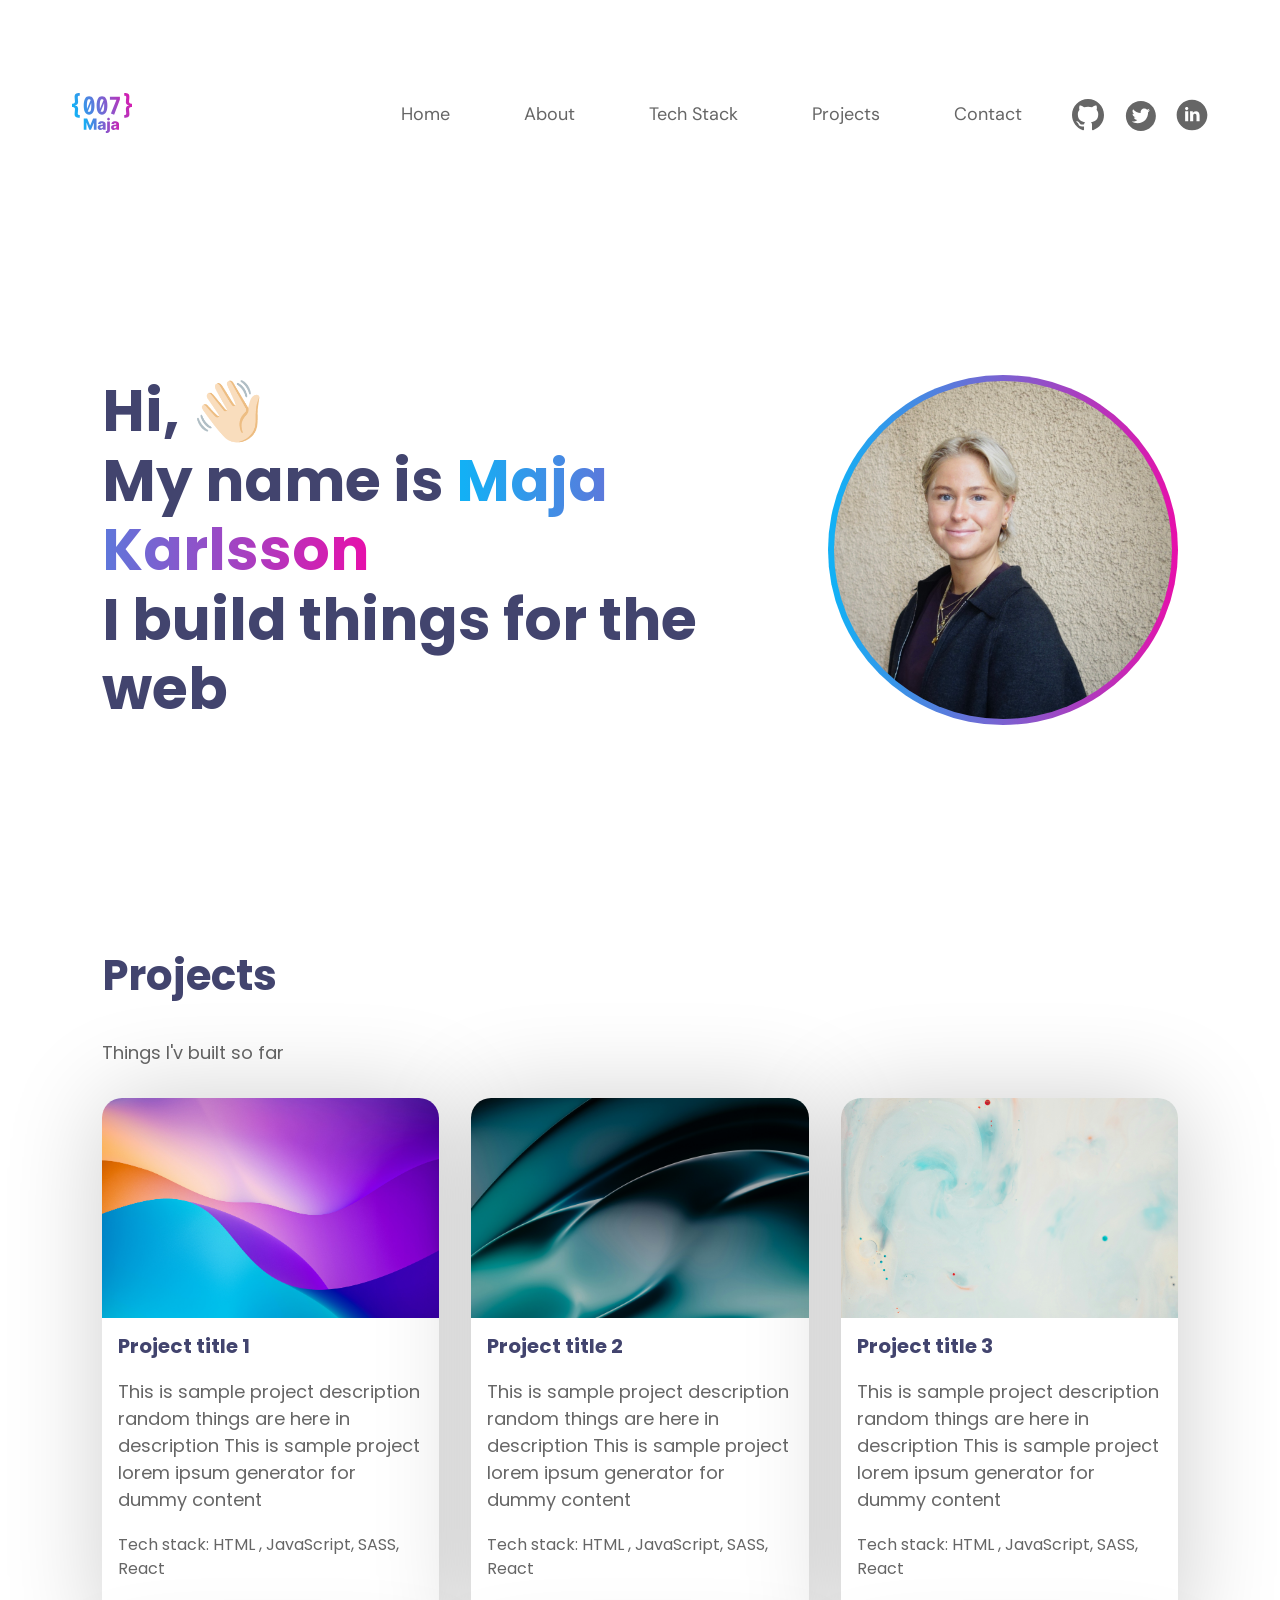
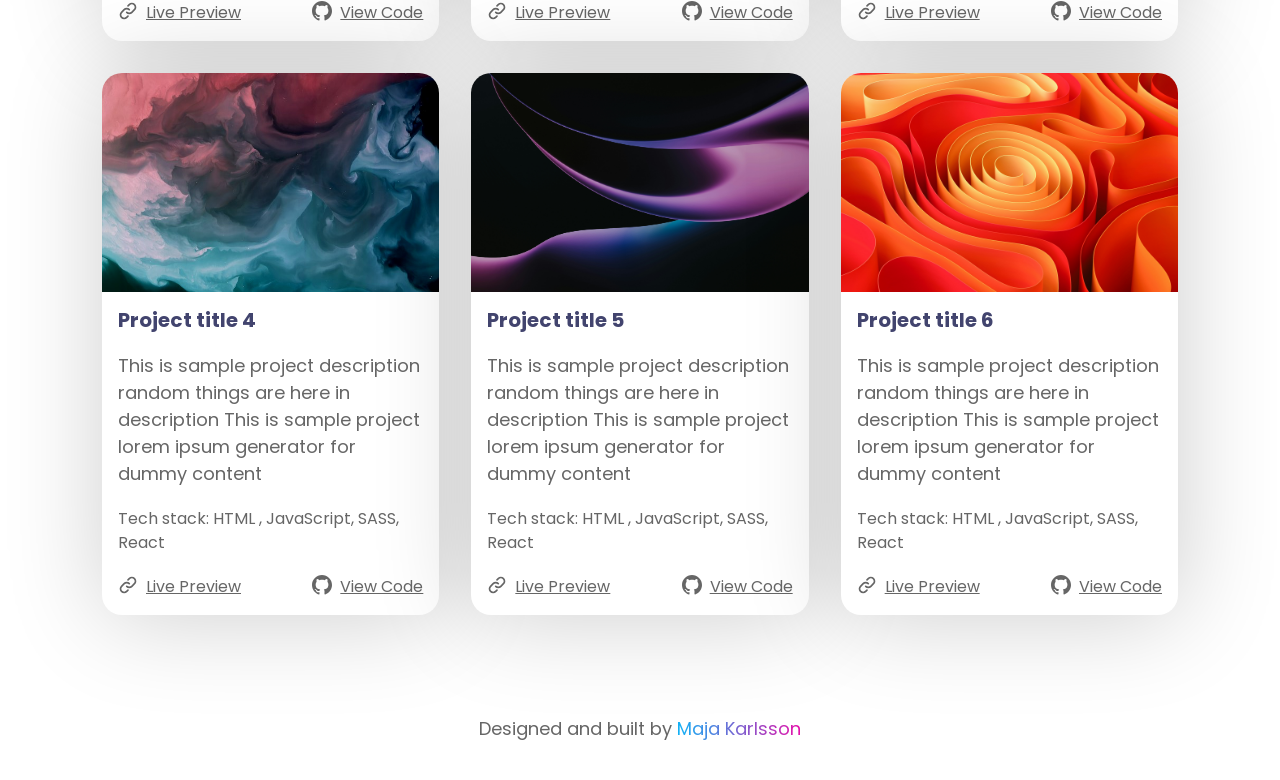
==== index.html @ 95b2d009 "adjust text color for better contrast and spacing to better match the design" ====
<!DOCTYPE html>
<html lang="en">
<head>
    <meta charset="UTF-8">
    <meta name="viewport" content="width=device-width, initial-scale=1.0">
    
    <title>Maja Karlsson</title>

    <link rel="preconnect" href="https://fonts.googleapis.com">
    <link rel="preconnect" href="https://fonts.gstatic.com" crossorigin>
    <link href="https://fonts.googleapis.com/css2?family=DM+Sans:ital,opsz,wght@0,9..40,100..1000;1,9..40,100..1000&family=Poppins:ital,wght@0,100;0,200;0,300;0,400;0,500;0,600;0,700;0,800;0,900;1,100;1,200;1,300;1,400;1,500;1,600;1,700;1,800;1,900&display=swap" rel="stylesheet">

    <link rel="stylesheet" href="css/reset.css">
    <link rel="stylesheet" href="css/base.css">
    <link rel="stylesheet" href="css/components.css">
    <link rel="stylesheet" href="css/home.css">

    <script src="index.js" defer></script>

</head>
<body>
    <header>
        <div class="container nav-container">
            
            <div class="nav-mobile-container">
                <a href="index.html" class="logo">
                    <img src="assets/images/logo.svg" alt="Maja, startsida">
                </a>
                <button class="nav-toggle" aria-expanded="false" aria-controls="main-nav" >
                    <svg class="hamburger-icon" aria-hidden="true" viewBox="0 0 24 24" fill="none"
                        xmlns="http://www.w3.org/2000/svg">
                        <path d="M20 7L4 7" stroke="currentColor" stroke-width="1.5" stroke-linecap="round" />
                        <path d="M20 12L4 12" stroke="currentColor" stroke-width="1.5" stroke-linecap="round" />
                        <path d="M20 17L4 17" stroke="currentColor" stroke-width="1.5" stroke-linecap="round" />
                    </svg>
                    <span class="visually-hidden">Meny</span>
                </button>
            </div>

                <nav class="main-nav" id="main-nav" aria-label="Main navigation">
        
                    <ul class="nav-list">
                        <li><a href="index.html" aria-current="page">Home</a></li>
                        <li><a href="pages/about.html">About</a></li>
                        <li><a href="pages/tech-stack.html">Tech Stack</a></li>
                        <li><a href="#projects">Projects</a></li>
                        <li><a href="pages/contact.html">Contact</a></li>
                    </ul>
                </nav>
            
                <ul class="social-list">
                    <li><a href="https://github.com/majakarlsson68gmailcom" target="_blank"><span class="visually-hidden">Github</span>
                            <svg class="social-icons" aria-hidden="true" viewBox="0 0 88 88" fill="currentColor" xmlns="http://www.w3.org/2000/svg">
                                <path fill-rule="evenodd" clip-rule="evenodd"
                                    d="M44 0C19.69 0 0 19.69 0 44C0 63.47 12.595 79.915 30.085 85.745C32.285 86.13 33.11 84.81 33.11 83.655C33.11 82.61 33.055 79.145 33.055 75.46C22 77.495 19.14 72.765 18.26 70.29C17.765 69.025 15.62 65.12 13.75 64.075C12.21 63.25 10.01 61.215 13.695 61.16C17.16 61.105 19.635 64.35 20.46 65.67C24.42 72.325 30.745 70.455 33.275 69.3C33.66 66.44 34.815 64.515 36.08 63.415C26.29 62.315 16.06 58.52 16.06 41.69C16.06 36.905 17.765 32.945 20.57 29.865C20.13 28.765 18.59 24.255 21.01 18.205C21.01 18.205 24.695 17.05 33.11 22.715C36.63 21.725 40.37 21.23 44.11 21.23C47.85 21.23 51.59 21.725 55.11 22.715C63.525 16.995 67.21 18.205 67.21 18.205C69.63 24.255 68.09 28.765 67.65 29.865C70.455 32.945 72.16 36.85 72.16 41.69C72.16 58.575 61.875 62.315 52.085 63.415C53.68 64.79 55.055 67.43 55.055 71.555C55.055 77.44 55 82.17 55 83.655C55 84.81 55.825 86.185 58.025 85.745C66.7597 82.796 74.3497 77.1822 79.7268 69.6937C85.1039 62.2052 87.9974 53.219 88 44C88 19.69 68.31 0 44 0Z"
                                    fill="currentColor" />
                            </svg>
                        </a>
                    </li>
                    <li><a href="https://x.com/MajaKarlssoony" target="_blank"><span class="visually-hidden">X</span><svg class="social-icons" aria-hidden="true" viewBox="0 0 32 32" fill="none"
                                xmlns="http://www.w3.org/2000/svg">
                                <path
                                    d="M16.875 1.875C8.59152 1.875 1.875 8.59152 1.875 16.875C1.875 25.1585 8.59152 31.875 16.875 31.875C25.1585 31.875 31.875 25.1585 31.875 16.875C31.875 8.59152 25.1585 1.875 16.875 1.875ZM24.0837 13.1819C24.0937 13.3393 24.0937 13.5033 24.0937 13.6641C24.0937 18.5792 20.3504 24.2411 13.51 24.2411C11.4007 24.2411 9.44531 23.6283 7.79799 22.5737C8.09933 22.6071 8.38728 22.6205 8.69531 22.6205C10.4364 22.6205 12.0368 22.0312 13.3125 21.0335C11.6786 21 10.3058 19.9286 9.83705 18.4554C10.4096 18.5391 10.9252 18.5391 11.5145 18.3884C10.6732 18.2175 9.91699 17.7605 9.37438 17.0953C8.83178 16.43 8.53623 15.5973 8.53795 14.7388V14.692C9.03013 14.9699 9.60938 15.1406 10.2154 15.1641C9.70595 14.8245 9.28814 14.3645 8.99903 13.8249C8.70993 13.2852 8.55845 12.6825 8.55804 12.0703C8.55804 11.3772 8.73884 10.7444 9.06362 10.1953C9.99744 11.3449 11.1627 12.2851 12.4837 12.9548C13.8047 13.6245 15.2518 14.0088 16.731 14.0826C16.2054 11.5547 18.0938 9.50893 20.3638 9.50893C21.4353 9.50893 22.3996 9.95759 23.0792 10.6808C23.9196 10.5234 24.7232 10.2087 25.4397 9.78683C25.1618 10.6473 24.5792 11.3739 23.8058 11.8326C24.5558 11.7522 25.279 11.5446 25.9487 11.2533C25.4431 11.9967 24.8103 12.6562 24.0837 13.1819Z"
                                    fill="currentColor" />
                            </svg></a>
                    </li>
                    <li>
                        <a href="https://www.linkedin.com/in/maja-karlsson-129566292/" target="_blank"><span class="visually-hidden">Linkedin</span><svg class="social-icons" aria-hidden="true" 
                                viewBox="0 0 30 30" fill="none" xmlns="http://www.w3.org/2000/svg">
                                <g clip-path="url(#clip0_63_102)">
                                    <path
                                        d="M15 0.599998C7.04698 0.599998 0.599976 7.047 0.599976 15C0.599976 22.953 7.04698 29.4 15 29.4C22.953 29.4 29.4 22.953 29.4 15C29.4 7.047 22.953 0.599998 15 0.599998ZM11.475 20.9685H8.55898V11.5845H11.475V20.9685ZM9.99898 10.4325C9.07798 10.4325 8.48248 9.78 8.48248 8.973C8.48248 8.1495 9.09598 7.5165 10.0365 7.5165C10.977 7.5165 11.553 8.1495 11.571 8.973C11.571 9.78 10.977 10.4325 9.99898 10.4325ZM22.125 20.9685H19.209V15.768C19.209 14.5575 18.786 13.7355 17.7315 13.7355C16.926 13.7355 16.4475 14.292 16.236 14.8275C16.158 15.018 16.1385 15.288 16.1385 15.5565V20.967H13.221V14.577C13.221 13.4055 13.1835 12.426 13.1445 11.583H15.678L15.8115 12.8865H15.87C16.254 12.2745 17.1945 11.3715 18.768 11.3715C20.6865 11.3715 22.125 12.657 22.125 15.42V20.9685Z"
                                        fill="currentColor" />
                                </g>
                                <defs>
                                    <clipPath id="clip0_63_102">
                                        <rect width="30" height="30" fill="white" />
                                    </clipPath>
                                </defs>
                            </svg>
                        </a>
                    </li>
                </ul>
        </div>
        
    </header>

    <main>
        <section class="container section hero">
            <h1 class="hero-heading">Hi, 👋🏻 <br> My name is <span class="name-heading">Maja Karlsson </span><br> I build things for the web</h1>
            <img class="hero-img" src="assets/images/maja.jpg" alt="Bild på Maja Karlsson">
        </section>

        <section class="container section projects" id="projects">
            <h2>Projects</h2>
            <p>Things I'v built so far</p>
            <div>
               <ul class="grid-container">
                <li>
                    <article class="project-card">
                        <img src="/assets/images/project-card-1.jpg" loading="lazy" alt="">
                        <div class="project-details">
                            <h3>Project title 1</h3>
                        <p>This is sample project description random things are here in description This is sample project lorem
                            ipsum generator for dummy content</p>
                        <p class="fs-small"><strong>Tech stack:</strong> HTML , JavaScript, SASS, React</p>
    
                        <div class="card-actions fs-small">
                            <a href="#">
                                <svg width="20" height="20" viewBox="0 0 20 20" fill="none" xmlns="http://www.w3.org/2000/svg">
                                    <path
                                        d="M11.2867 8.7133C10.6041 8.031 9.67846 7.64771 8.71334 7.64771C7.74821 7.64771 6.82259 8.031 6.14 8.7133L3.56584 11.2866C2.88324 11.9692 2.49976 12.895 2.49976 13.8604C2.49976 14.8257 2.88324 15.7515 3.56584 16.4341C4.24844 17.1167 5.17424 17.5002 6.13959 17.5002C7.10493 17.5002 8.03074 17.1167 8.71334 16.4341L10 15.1475"
                                        stroke="currentColor" stroke-width="1.66667" stroke-linecap="round"
                                        stroke-linejoin="round" />
                                    <path
                                        d="M8.71333 11.2867C9.39592 11.969 10.3215 12.3523 11.2867 12.3523C12.2518 12.3523 13.1774 11.969 13.86 11.2867L16.4342 8.71334C17.1168 8.03074 17.5002 7.10493 17.5002 6.13959C17.5002 5.17424 17.1168 4.24844 16.4342 3.56584C15.7516 2.88324 14.8258 2.49976 13.8604 2.49976C12.8951 2.49976 11.9693 2.88324 11.2867 3.56584L10 4.8525"
                                        stroke="currentColor" stroke-width="1.66667" stroke-linecap="round"
                                        stroke-linejoin="round" />
                                </svg>
                                Live Preview</a>
                            <a href="#">
                                <svg width="20" height="20" viewBox="0 0 88 88" fill="none" xmlns="http://www.w3.org/2000/svg">
                                    <path fill-rule="evenodd" clip-rule="evenodd"
                                        d="M44 0C19.69 0 0 19.69 0 44C0 63.47 12.595 79.915 30.085 85.745C32.285 86.13 33.11 84.81 33.11 83.655C33.11 82.61 33.055 79.145 33.055 75.46C22 77.495 19.14 72.765 18.26 70.29C17.765 69.025 15.62 65.12 13.75 64.075C12.21 63.25 10.01 61.215 13.695 61.16C17.16 61.105 19.635 64.35 20.46 65.67C24.42 72.325 30.745 70.455 33.275 69.3C33.66 66.44 34.815 64.515 36.08 63.415C26.29 62.315 16.06 58.52 16.06 41.69C16.06 36.905 17.765 32.945 20.57 29.865C20.13 28.765 18.59 24.255 21.01 18.205C21.01 18.205 24.695 17.05 33.11 22.715C36.63 21.725 40.37 21.23 44.11 21.23C47.85 21.23 51.59 21.725 55.11 22.715C63.525 16.995 67.21 18.205 67.21 18.205C69.63 24.255 68.09 28.765 67.65 29.865C70.455 32.945 72.16 36.85 72.16 41.69C72.16 58.575 61.875 62.315 52.085 63.415C53.68 64.79 55.055 67.43 55.055 71.555C55.055 77.44 55 82.17 55 83.655C55 84.81 55.825 86.185 58.025 85.745C66.7597 82.796 74.3497 77.1822 79.7268 69.6937C85.1039 62.2052 87.9974 53.219 88 44C88 19.69 68.31 0 44 0Z"
                                        fill="currentColor" />
                                </svg>
                                View Code</a>
                        </div>
    
                        </div>
                    </article>
                </li>

                <li>
                    <article class="project-card">
                        <img src="/assets/images/project-card-2.jpg" loading="lazy" alt="">
                        <div class="project-details">
                            <h3>Project title 2</h3>
                        <p>This is sample project description random things are here in description This is sample project lorem
                            ipsum generator for dummy content</p>
                        <p class="fs-small"><strong>Tech stack:</strong> HTML , JavaScript, SASS, React</p>
    
                        <div class="card-actions fs-small">
                            <a href="#">
                                <svg width="20" height="20" viewBox="0 0 20 20" fill="none" xmlns="http://www.w3.org/2000/svg">
                                    <path
                                        d="M11.2867 8.7133C10.6041 8.031 9.67846 7.64771 8.71334 7.64771C7.74821 7.64771 6.82259 8.031 6.14 8.7133L3.56584 11.2866C2.88324 11.9692 2.49976 12.895 2.49976 13.8604C2.49976 14.8257 2.88324 15.7515 3.56584 16.4341C4.24844 17.1167 5.17424 17.5002 6.13959 17.5002C7.10493 17.5002 8.03074 17.1167 8.71334 16.4341L10 15.1475"
                                        stroke="currentColor" stroke-width="1.66667" stroke-linecap="round"
                                        stroke-linejoin="round" />
                                    <path
                                        d="M8.71333 11.2867C9.39592 11.969 10.3215 12.3523 11.2867 12.3523C12.2518 12.3523 13.1774 11.969 13.86 11.2867L16.4342 8.71334C17.1168 8.03074 17.5002 7.10493 17.5002 6.13959C17.5002 5.17424 17.1168 4.24844 16.4342 3.56584C15.7516 2.88324 14.8258 2.49976 13.8604 2.49976C12.8951 2.49976 11.9693 2.88324 11.2867 3.56584L10 4.8525"
                                        stroke="currentColor" stroke-width="1.66667" stroke-linecap="round"
                                        stroke-linejoin="round" />
                                </svg>
                                Live Preview</a>
                            <a href="#">
                                <svg width="20" height="20" viewBox="0 0 88 88" fill="none" xmlns="http://www.w3.org/2000/svg">
                                    <path fill-rule="evenodd" clip-rule="evenodd"
                                        d="M44 0C19.69 0 0 19.69 0 44C0 63.47 12.595 79.915 30.085 85.745C32.285 86.13 33.11 84.81 33.11 83.655C33.11 82.61 33.055 79.145 33.055 75.46C22 77.495 19.14 72.765 18.26 70.29C17.765 69.025 15.62 65.12 13.75 64.075C12.21 63.25 10.01 61.215 13.695 61.16C17.16 61.105 19.635 64.35 20.46 65.67C24.42 72.325 30.745 70.455 33.275 69.3C33.66 66.44 34.815 64.515 36.08 63.415C26.29 62.315 16.06 58.52 16.06 41.69C16.06 36.905 17.765 32.945 20.57 29.865C20.13 28.765 18.59 24.255 21.01 18.205C21.01 18.205 24.695 17.05 33.11 22.715C36.63 21.725 40.37 21.23 44.11 21.23C47.85 21.23 51.59 21.725 55.11 22.715C63.525 16.995 67.21 18.205 67.21 18.205C69.63 24.255 68.09 28.765 67.65 29.865C70.455 32.945 72.16 36.85 72.16 41.69C72.16 58.575 61.875 62.315 52.085 63.415C53.68 64.79 55.055 67.43 55.055 71.555C55.055 77.44 55 82.17 55 83.655C55 84.81 55.825 86.185 58.025 85.745C66.7597 82.796 74.3497 77.1822 79.7268 69.6937C85.1039 62.2052 87.9974 53.219 88 44C88 19.69 68.31 0 44 0Z"
                                        fill="currentColor" />
                                </svg>
                                View Code</a>
                        </div>
                        </div>
                    </article>    
                </li>

                <li>
                    <article class="project-card">
                        <img src="/assets/images/project-card-3.jpg" alt="" loading="lazy">
                        <div class="project-details">
                            <h3>Project title 3</h3>
                        <p>This is sample project description random things are here in description This is sample project lorem
                            ipsum generator for dummy content</p>
                        <p class="fs-small"><strong>Tech stack:</strong> HTML , JavaScript, SASS, React</p>
    
                        <div class="card-actions fs-small">
                            <a href="#">
                                <svg width="20" height="20" viewBox="0 0 20 20" fill="none" xmlns="http://www.w3.org/2000/svg">
                                    <path
                                        d="M11.2867 8.7133C10.6041 8.031 9.67846 7.64771 8.71334 7.64771C7.74821 7.64771 6.82259 8.031 6.14 8.7133L3.56584 11.2866C2.88324 11.9692 2.49976 12.895 2.49976 13.8604C2.49976 14.8257 2.88324 15.7515 3.56584 16.4341C4.24844 17.1167 5.17424 17.5002 6.13959 17.5002C7.10493 17.5002 8.03074 17.1167 8.71334 16.4341L10 15.1475"
                                        stroke="currentColor" stroke-width="1.66667" stroke-linecap="round"
                                        stroke-linejoin="round" />
                                    <path
                                        d="M8.71333 11.2867C9.39592 11.969 10.3215 12.3523 11.2867 12.3523C12.2518 12.3523 13.1774 11.969 13.86 11.2867L16.4342 8.71334C17.1168 8.03074 17.5002 7.10493 17.5002 6.13959C17.5002 5.17424 17.1168 4.24844 16.4342 3.56584C15.7516 2.88324 14.8258 2.49976 13.8604 2.49976C12.8951 2.49976 11.9693 2.88324 11.2867 3.56584L10 4.8525"
                                        stroke="currentColor" stroke-width="1.66667" stroke-linecap="round"
                                        stroke-linejoin="round" />
                                </svg>
                                Live Preview</a>
                            <a href="#">
                                <svg width="20" height="20" viewBox="0 0 88 88" fill="none" xmlns="http://www.w3.org/2000/svg">
                                    <path fill-rule="evenodd" clip-rule="evenodd"
                                        d="M44 0C19.69 0 0 19.69 0 44C0 63.47 12.595 79.915 30.085 85.745C32.285 86.13 33.11 84.81 33.11 83.655C33.11 82.61 33.055 79.145 33.055 75.46C22 77.495 19.14 72.765 18.26 70.29C17.765 69.025 15.62 65.12 13.75 64.075C12.21 63.25 10.01 61.215 13.695 61.16C17.16 61.105 19.635 64.35 20.46 65.67C24.42 72.325 30.745 70.455 33.275 69.3C33.66 66.44 34.815 64.515 36.08 63.415C26.29 62.315 16.06 58.52 16.06 41.69C16.06 36.905 17.765 32.945 20.57 29.865C20.13 28.765 18.59 24.255 21.01 18.205C21.01 18.205 24.695 17.05 33.11 22.715C36.63 21.725 40.37 21.23 44.11 21.23C47.85 21.23 51.59 21.725 55.11 22.715C63.525 16.995 67.21 18.205 67.21 18.205C69.63 24.255 68.09 28.765 67.65 29.865C70.455 32.945 72.16 36.85 72.16 41.69C72.16 58.575 61.875 62.315 52.085 63.415C53.68 64.79 55.055 67.43 55.055 71.555C55.055 77.44 55 82.17 55 83.655C55 84.81 55.825 86.185 58.025 85.745C66.7597 82.796 74.3497 77.1822 79.7268 69.6937C85.1039 62.2052 87.9974 53.219 88 44C88 19.69 68.31 0 44 0Z"
                                        fill="currentColor" />
                                </svg>
                                View Code</a>
                        </div>
    
                        </div>
                    </article>
                </li>

                <li>
                    <article class="project-card">
                        <img src="/assets/images/project-card-4.jpg" alt="" loading="lazy">
    
                        <div class="project-details">
                            <h3>Project title 4</h3>
                        <p>This is sample project description random things are here in description This is sample project lorem
                            ipsum generator for dummy content</p>
                        <p class="fs-small"><strong>Tech stack:</strong> HTML , JavaScript, SASS, React</p>
    
                        <div class="card-actions fs-small">
                            <a href="#">
                                <svg width="20" height="20" viewBox="0 0 20 20" fill="none" xmlns="http://www.w3.org/2000/svg">
                                    <path
                                        d="M11.2867 8.7133C10.6041 8.031 9.67846 7.64771 8.71334 7.64771C7.74821 7.64771 6.82259 8.031 6.14 8.7133L3.56584 11.2866C2.88324 11.9692 2.49976 12.895 2.49976 13.8604C2.49976 14.8257 2.88324 15.7515 3.56584 16.4341C4.24844 17.1167 5.17424 17.5002 6.13959 17.5002C7.10493 17.5002 8.03074 17.1167 8.71334 16.4341L10 15.1475"
                                        stroke="currentColor" stroke-width="1.66667" stroke-linecap="round"
                                        stroke-linejoin="round" />
                                    <path
                                        d="M8.71333 11.2867C9.39592 11.969 10.3215 12.3523 11.2867 12.3523C12.2518 12.3523 13.1774 11.969 13.86 11.2867L16.4342 8.71334C17.1168 8.03074 17.5002 7.10493 17.5002 6.13959C17.5002 5.17424 17.1168 4.24844 16.4342 3.56584C15.7516 2.88324 14.8258 2.49976 13.8604 2.49976C12.8951 2.49976 11.9693 2.88324 11.2867 3.56584L10 4.8525"
                                        stroke="currentColor" stroke-width="1.66667" stroke-linecap="round"
                                        stroke-linejoin="round" />
                                </svg>
                                Live Preview</a>
                            <a href="#" class="fs-small">
                                <svg width="20" height="20" viewBox="0 0 88 88" fill="none" xmlns="http://www.w3.org/2000/svg">
                                    <path fill-rule="evenodd" clip-rule="evenodd"
                                        d="M44 0C19.69 0 0 19.69 0 44C0 63.47 12.595 79.915 30.085 85.745C32.285 86.13 33.11 84.81 33.11 83.655C33.11 82.61 33.055 79.145 33.055 75.46C22 77.495 19.14 72.765 18.26 70.29C17.765 69.025 15.62 65.12 13.75 64.075C12.21 63.25 10.01 61.215 13.695 61.16C17.16 61.105 19.635 64.35 20.46 65.67C24.42 72.325 30.745 70.455 33.275 69.3C33.66 66.44 34.815 64.515 36.08 63.415C26.29 62.315 16.06 58.52 16.06 41.69C16.06 36.905 17.765 32.945 20.57 29.865C20.13 28.765 18.59 24.255 21.01 18.205C21.01 18.205 24.695 17.05 33.11 22.715C36.63 21.725 40.37 21.23 44.11 21.23C47.85 21.23 51.59 21.725 55.11 22.715C63.525 16.995 67.21 18.205 67.21 18.205C69.63 24.255 68.09 28.765 67.65 29.865C70.455 32.945 72.16 36.85 72.16 41.69C72.16 58.575 61.875 62.315 52.085 63.415C53.68 64.79 55.055 67.43 55.055 71.555C55.055 77.44 55 82.17 55 83.655C55 84.81 55.825 86.185 58.025 85.745C66.7597 82.796 74.3497 77.1822 79.7268 69.6937C85.1039 62.2052 87.9974 53.219 88 44C88 19.69 68.31 0 44 0Z"
                                        fill="currentColor" />
                                </svg>
                                View Code</a>
                        </div>
    
                        </div>
                    </article>
                </li>

                <li>
                    <article class="project-card">
                        <img src="/assets/images/project-card-5.jpg" alt="" loading="lazy">
    
                        <div class="project-details">
                            <h3>Project title 5</h3>
                        <p>This is sample project description random things are here in description This is sample project lorem
                            ipsum generator for dummy content</p>
                        <p class="fs-small"><strong>Tech stack:</strong> HTML , JavaScript, SASS, React</p>
    
                        <div class="card-actions fs-small">
                            <a href="#">
                                <svg width="20" height="20" viewBox="0 0 20 20" fill="none" xmlns="http://www.w3.org/2000/svg">
                                    <path
                                        d="M11.2867 8.7133C10.6041 8.031 9.67846 7.64771 8.71334 7.64771C7.74821 7.64771 6.82259 8.031 6.14 8.7133L3.56584 11.2866C2.88324 11.9692 2.49976 12.895 2.49976 13.8604C2.49976 14.8257 2.88324 15.7515 3.56584 16.4341C4.24844 17.1167 5.17424 17.5002 6.13959 17.5002C7.10493 17.5002 8.03074 17.1167 8.71334 16.4341L10 15.1475"
                                        stroke="currentColor" stroke-width="1.66667" stroke-linecap="round"
                                        stroke-linejoin="round" />
                                    <path
                                        d="M8.71333 11.2867C9.39592 11.969 10.3215 12.3523 11.2867 12.3523C12.2518 12.3523 13.1774 11.969 13.86 11.2867L16.4342 8.71334C17.1168 8.03074 17.5002 7.10493 17.5002 6.13959C17.5002 5.17424 17.1168 4.24844 16.4342 3.56584C15.7516 2.88324 14.8258 2.49976 13.8604 2.49976C12.8951 2.49976 11.9693 2.88324 11.2867 3.56584L10 4.8525"
                                        stroke="currentColor" stroke-width="1.66667" stroke-linecap="round"
                                        stroke-linejoin="round" />
                                </svg>
                                Live Preview</a>
                            <a href="#">
                                <svg width="20" height="20" viewBox="0 0 88 88" fill="none" xmlns="http://www.w3.org/2000/svg">
                                    <path fill-rule="evenodd" clip-rule="evenodd"
                                        d="M44 0C19.69 0 0 19.69 0 44C0 63.47 12.595 79.915 30.085 85.745C32.285 86.13 33.11 84.81 33.11 83.655C33.11 82.61 33.055 79.145 33.055 75.46C22 77.495 19.14 72.765 18.26 70.29C17.765 69.025 15.62 65.12 13.75 64.075C12.21 63.25 10.01 61.215 13.695 61.16C17.16 61.105 19.635 64.35 20.46 65.67C24.42 72.325 30.745 70.455 33.275 69.3C33.66 66.44 34.815 64.515 36.08 63.415C26.29 62.315 16.06 58.52 16.06 41.69C16.06 36.905 17.765 32.945 20.57 29.865C20.13 28.765 18.59 24.255 21.01 18.205C21.01 18.205 24.695 17.05 33.11 22.715C36.63 21.725 40.37 21.23 44.11 21.23C47.85 21.23 51.59 21.725 55.11 22.715C63.525 16.995 67.21 18.205 67.21 18.205C69.63 24.255 68.09 28.765 67.65 29.865C70.455 32.945 72.16 36.85 72.16 41.69C72.16 58.575 61.875 62.315 52.085 63.415C53.68 64.79 55.055 67.43 55.055 71.555C55.055 77.44 55 82.17 55 83.655C55 84.81 55.825 86.185 58.025 85.745C66.7597 82.796 74.3497 77.1822 79.7268 69.6937C85.1039 62.2052 87.9974 53.219 88 44C88 19.69 68.31 0 44 0Z"
                                        fill="currentColor" />
                                </svg>
                                View Code</a>
                        </div>
    
                        </div>
                    </article>
                </li>

                <li>
                    <article class="project-card">
                        <img src="/assets/images/project-card-6.jpg" alt="" loading="lazy">
    
                        <div class="project-details">
                            <h3>Project title 6</h3>
                        <p>This is sample project description random things are here in description This is sample project lorem
                            ipsum generator for dummy content</p>
                        <p class="fs-small"><strong>Tech stack:</strong> HTML , JavaScript, SASS, React</p>
    
                        <div class="card-actions fs-small">
                            <a href="#">
                                <svg width="20" height="20" viewBox="0 0 20 20" fill="none" xmlns="http://www.w3.org/2000/svg">
                                    <path
                                        d="M11.2867 8.7133C10.6041 8.031 9.67846 7.64771 8.71334 7.64771C7.74821 7.64771 6.82259 8.031 6.14 8.7133L3.56584 11.2866C2.88324 11.9692 2.49976 12.895 2.49976 13.8604C2.49976 14.8257 2.88324 15.7515 3.56584 16.4341C4.24844 17.1167 5.17424 17.5002 6.13959 17.5002C7.10493 17.5002 8.03074 17.1167 8.71334 16.4341L10 15.1475"
                                        stroke="currentColor" stroke-width="1.66667" stroke-linecap="round"
                                        stroke-linejoin="round" />
                                    <path
                                        d="M8.71333 11.2867C9.39592 11.969 10.3215 12.3523 11.2867 12.3523C12.2518 12.3523 13.1774 11.969 13.86 11.2867L16.4342 8.71334C17.1168 8.03074 17.5002 7.10493 17.5002 6.13959C17.5002 5.17424 17.1168 4.24844 16.4342 3.56584C15.7516 2.88324 14.8258 2.49976 13.8604 2.49976C12.8951 2.49976 11.9693 2.88324 11.2867 3.56584L10 4.8525"
                                        stroke="currentColor" stroke-width="1.66667" stroke-linecap="round"
                                        stroke-linejoin="round" />
                                </svg>
                                Live Preview</a>
                            <a href="#">
                                <svg width="20" height="20" viewBox="0 0 88 88" fill="none" xmlns="http://www.w3.org/2000/svg">
                                    <path fill-rule="evenodd" clip-rule="evenodd"
                                        d="M44 0C19.69 0 0 19.69 0 44C0 63.47 12.595 79.915 30.085 85.745C32.285 86.13 33.11 84.81 33.11 83.655C33.11 82.61 33.055 79.145 33.055 75.46C22 77.495 19.14 72.765 18.26 70.29C17.765 69.025 15.62 65.12 13.75 64.075C12.21 63.25 10.01 61.215 13.695 61.16C17.16 61.105 19.635 64.35 20.46 65.67C24.42 72.325 30.745 70.455 33.275 69.3C33.66 66.44 34.815 64.515 36.08 63.415C26.29 62.315 16.06 58.52 16.06 41.69C16.06 36.905 17.765 32.945 20.57 29.865C20.13 28.765 18.59 24.255 21.01 18.205C21.01 18.205 24.695 17.05 33.11 22.715C36.63 21.725 40.37 21.23 44.11 21.23C47.85 21.23 51.59 21.725 55.11 22.715C63.525 16.995 67.21 18.205 67.21 18.205C69.63 24.255 68.09 28.765 67.65 29.865C70.455 32.945 72.16 36.85 72.16 41.69C72.16 58.575 61.875 62.315 52.085 63.415C53.68 64.79 55.055 67.43 55.055 71.555C55.055 77.44 55 82.17 55 83.655C55 84.81 55.825 86.185 58.025 85.745C66.7597 82.796 74.3497 77.1822 79.7268 69.6937C85.1039 62.2052 87.9974 53.219 88 44C88 19.69 68.31 0 44 0Z"
                                        fill="currentColor" />
                                </svg>
                                View Code</a>
                        </div>
    
                        </div>
                    </article>
                </li>

               </ul>
               
            </div>
        </section>
    </main>
    <footer>
        Designed and built by <span class="name-heading">Maja Karlsson</span>
    </footer>
</body>
</html>
---- css/base.css ----
/* Variabler */
  :root {
    /* Färger */
    --color-heading: #42446E;
    --color-text: #666;
    --color-text-muted: #a7a7a7;
    --color-text-strong: #000;
    --color-text-content: #666666;
    --color-border: #EBEAED;

    /* Hover & interactios */
    --color-text-hover: #343434;

    --color-bg: #fff;
    --color-surface: #fff;

    --color-primary: linear-gradient(to right, #13b0f5 2%, #e70faa 100%);

    --shadow-card: 2px 2px 100px 0 rgba(0, 0, 0, 0.20);

    --color-badge-bg: #D7FFe0;
    --color-badge-text: #02640c;

    /* Typsnitt */
    --font-family-poppins: "Poppins", sans-serif;
    --font-family-dm-sans: "DM Sans", sans-serif;

    --font-heading: var(--font-family-poppins);
    --font-body: var(--font-family-poppins);
    --font-nav: var(--font-family-dm-sans);

    /* Text storlekar */
    --font-size-100: 0.688rem; 
    --font-size-200: 0.75rem;
    --font-size-300: 1rem;
    --font-size-400: 1.125rem;
    --font-size-500: 1.25rem;
    --font-size-600: 1.5rem;
    --font-size-700: 2.625rem;
    --font-size-800: 3.625rem;
    /* Roll */
    --font-size-label: var(--font-size-100);
    --font-size-small: var(--font-size-200);
    --font-size-body: var(--font-size-300);
    --font-size-heading-sm: var(--font-size-400);
    --font-size-heading-md: var(--font-size-500);
    --font-size-heading-lg: var(--font-size-600);
    --font-size-display: clamp(1.5rem, 0.5rem + 4vw, 3.625rem);

    /* Spacing */
    --space-1: 0.5rem; /* 8px */
    --space-2: 0.75rem; /* 12pxpx */
    --space-3: 1rem; /* 16px */
    --space-4: 1.25rem; /* 20px */
    --space-5: 2rem; /* 32px */
    --space-6: 2.375rem; /* 38px */
    --space-7: 3.875rem; /* 62px */
    /* Roll */
    --section-space-block: var(--space-5);
    --section-space-inline: var(--space-4);
  }

  /* Generella regler */
  body {
    background-color: var(--color-bg);
    font-family: var(--font-body);
    font-size: var(--font-size-body);
    color: var(--color-text);
    line-height: 1.5;

    min-height: 100dvh;
    display: flex;
    flex-direction: column;
  }
  main {
    flex: 1;
  }

  h1, h2, h3, h4 {
    font-family: var(--font-heading);
    color: var(--color-heading);
    line-height: 1.2;
  }

  h1, h2 {
    font-size: var(--font-size-heading-lg);
    margin-bottom: var(--space-6);
  }

  h3 {
    font-size: var(--font-size-heading-md);
  }

  h4 {
    font-size: var(--font-size-heading-sm);
  }

  a {
    color: inherit;
  }

  p {
    max-width: 65ch;
  }

  :focus-visible {
    outline: 2px solid var(--color-heading);
    outline-offset: 3px;
  }

  * + h2 {
    margin-top: var(--space-6);
  }

  h3:has(+ *) {
    margin-bottom: var(--space-6);
  }

  /* Layout-styling */ /* Utility classes */

.container {
  width: 100%;
  max-width: 1200px;
  margin-inline: auto;
}

.section {
  padding-block: var(--section-space-block);
  padding-inline: var(--section-space-inline);
}
.visually-hidden {
  border: 0;
  clip-path: inset(50%);
  height: 1px;
  margin: 0;
  overflow: hidden;
  position: absolute;
  white-space: nowrap;
  width: 1px;
}

.name-heading {
  background-image: var(--color-primary);
  background-clip: text;
  color: transparent;
}


/* Desktop */

@media (min-width: 60em) {
  :root {
    --font-size-small: var(--font-size-300);
    --font-size-body: var(--font-size-400);
    --font-size-heading-sm: var(--font-size-500);
    --font-size-heading-md: var(--font-size-500);
    --font-size-heading-lg: var(--font-size-700);

    --section-space-inline: var(--space-7);
    --section-space-block: var(--space-7);
  }

  .fs-small {
    font-size: var(--font-size-300);
  }
}


:root[data-theme="dark"] {

    color-scheme: dark;

    --color-bg: #191919;
    --color-surface: #363636;
    --color-heading: #CCCCCC;
    --color-text: #a7a7a7;
    --color-text-content: #CCCCCC; /* I projekt korten */
    --color-text-strong: #fff;
    --color-text-hover: #fbfbfb;
}
:root[data-theme="dark"] .icon-invert {
  filter: invert(0.8);
}

/* Darkmode */
@media (prefers-color-scheme: dark){
:root {
  color-scheme: dark;

  --color-bg: #191919;
  --color-surface: #363636;
  --color-heading: #CCCCCC;
  --color-text: #a7a7a7;
  --color-text-content: #CCCCCC; /* I projekt korten */
  --color-text-strong: #fff;

  --color-text-hover: #fffdfd;
}
.icon-invert {
  filter: invert(0.8);
}
}
---- css/components.css ----
/* Navigationsbar */

header {
    position: sticky;
    top: 0;
    z-index: 10;
    background-color: var(--color-bg);
}

 .nav-container {
    display: flex;
    flex-direction: column;
    align-items: center;
    
    padding: var( --space-5);
    
    .logo {
        min-width: 42px;
        max-width: 60px;
    }
}



/* Mobil */
 .nav-mobile-container {
    display: flex;
    justify-content: space-between;
    align-items: center;
    width: 100%;
}

.nav-toggle {
    width: 32px;
    height: 32px;
    border: none;
    background-color: transparent;
    cursor: pointer;
}

.nav-list, .social-list {
    display: none;
    width: 100%;
    list-style: none;
    a:hover, a:focus-visible {
        color: var(--color-text-hover);
    }
}

.nav-list {
    font-family: var(--font-nav);
    flex-direction: column;
    margin-top: var(--space-4);
    & > * {
        text-align: center;
        padding: 0.5em 1em;
    }

    a {
        text-decoration: none;
        white-space: nowrap;
    }
}


.social-list {
    margin-top: var(--space-6);
    justify-content: space-around;
}

.social-icons {
    min-width: 28px;
    min-height: 28px;
    max-width: 32px;
    max-height: 32px;
}

/* Öppna/stänga menyn */

.nav-container.is-open .nav-list,
.nav-container.is-open .social-list {
    display: flex;
}

/* Desktop */



@media (min-width: 56rem){

    .nav-list, .social-list {
        display: flex;
    }

    .nav-mobile-container{
        width: fit-content;
    }
    .nav-container {
        flex-direction: row;
        margin-top: calc(var(--space-4) * 3);
        align-items: center;
    }

    .nav-toggle {
        display: none;
    }

    .nav-list {
        align-items: center;
        flex-direction: row;
        width: fit-content;
        /* Kanske testa clamp() */
        gap: var(--space-6);
        margin: 0;
    }

    .social-list {
        align-items: center;
        gap: var(--space-4);
        width: fit-content;
        margin: 0;
    }

    .social-icons {
        width: 100%;
        max-width: 32px;
        max-height: 32px;
        aspect-ratio: 1 / 1;
    }

    .main-nav {
    margin-left: auto;
    margin-right: var(--space-5);
}
}

footer {
    padding-block: var(--space-6);
    text-align: center;
}
---- css/home.css ----
/* Hero sektion */
.hero {
    height: 80dvh;
    display: flex;
    flex-direction: column;
    align-items: start;
    justify-content: flex-end;
    gap: var(--space-5);

    padding-bottom: var(--space-4);
}

.hero-heading {
    font-size: var(--font-size-display);
    margin-bottom: 0;
  }

.hero-img {
    max-width: 230px;
    aspect-ratio: 1 / 1;
    border-radius: 50%;
    object-fit: cover;
    border: 6px solid transparent;
    background: var(--color-primary) border-box;
}

@media (min-width: 60rem) {
    .hero {
        flex-direction: row;
        align-items: center;
        gap: calc(var(--space-7) * 2);
    }

    .hero-heading {
        flex: 2;
    }
    .hero-img {
        flex: 1;
        max-width: 350px;
    }
}

/* Projects sektion */

.grid-container {
    margin-top: var(--space-5);
    display: grid;
    grid-template-columns: 1fr;
    gap: var(--space-5);
    place-items: center;
    li {
        list-style: none;
    }
}

.project-card {
    background-color: var(--color-surface);
    border-radius: 20px;
    width: 100%;
    max-width: 580px;
    box-shadow: var(--shadow-card);
    color: var(--color-text-content);
    img {
        border-top-left-radius: 20px;
        border-top-right-radius: 20px;
        object-fit: cover;
        aspect-ratio: 2 / 1.3;
    }
    
}

.project-details {
    display: flex;
    flex-direction: column;
    gap: var(--space-4);
    padding: var(--space-3);
    h3 {
        margin-bottom: 0;
    }

    strong {
        font-weight: 400;
    }
}

.card-actions {
    a {
        display: flex;
        gap: var(--space-1);
    }
    a:hover {
        color: var(--color-text-hover);
    }
    display: flex;
    justify-content: space-between;
}

@media (min-width: 60em) {
    .grid-container {
        grid-template-columns: repeat(3, 1fr);
    }
  
}
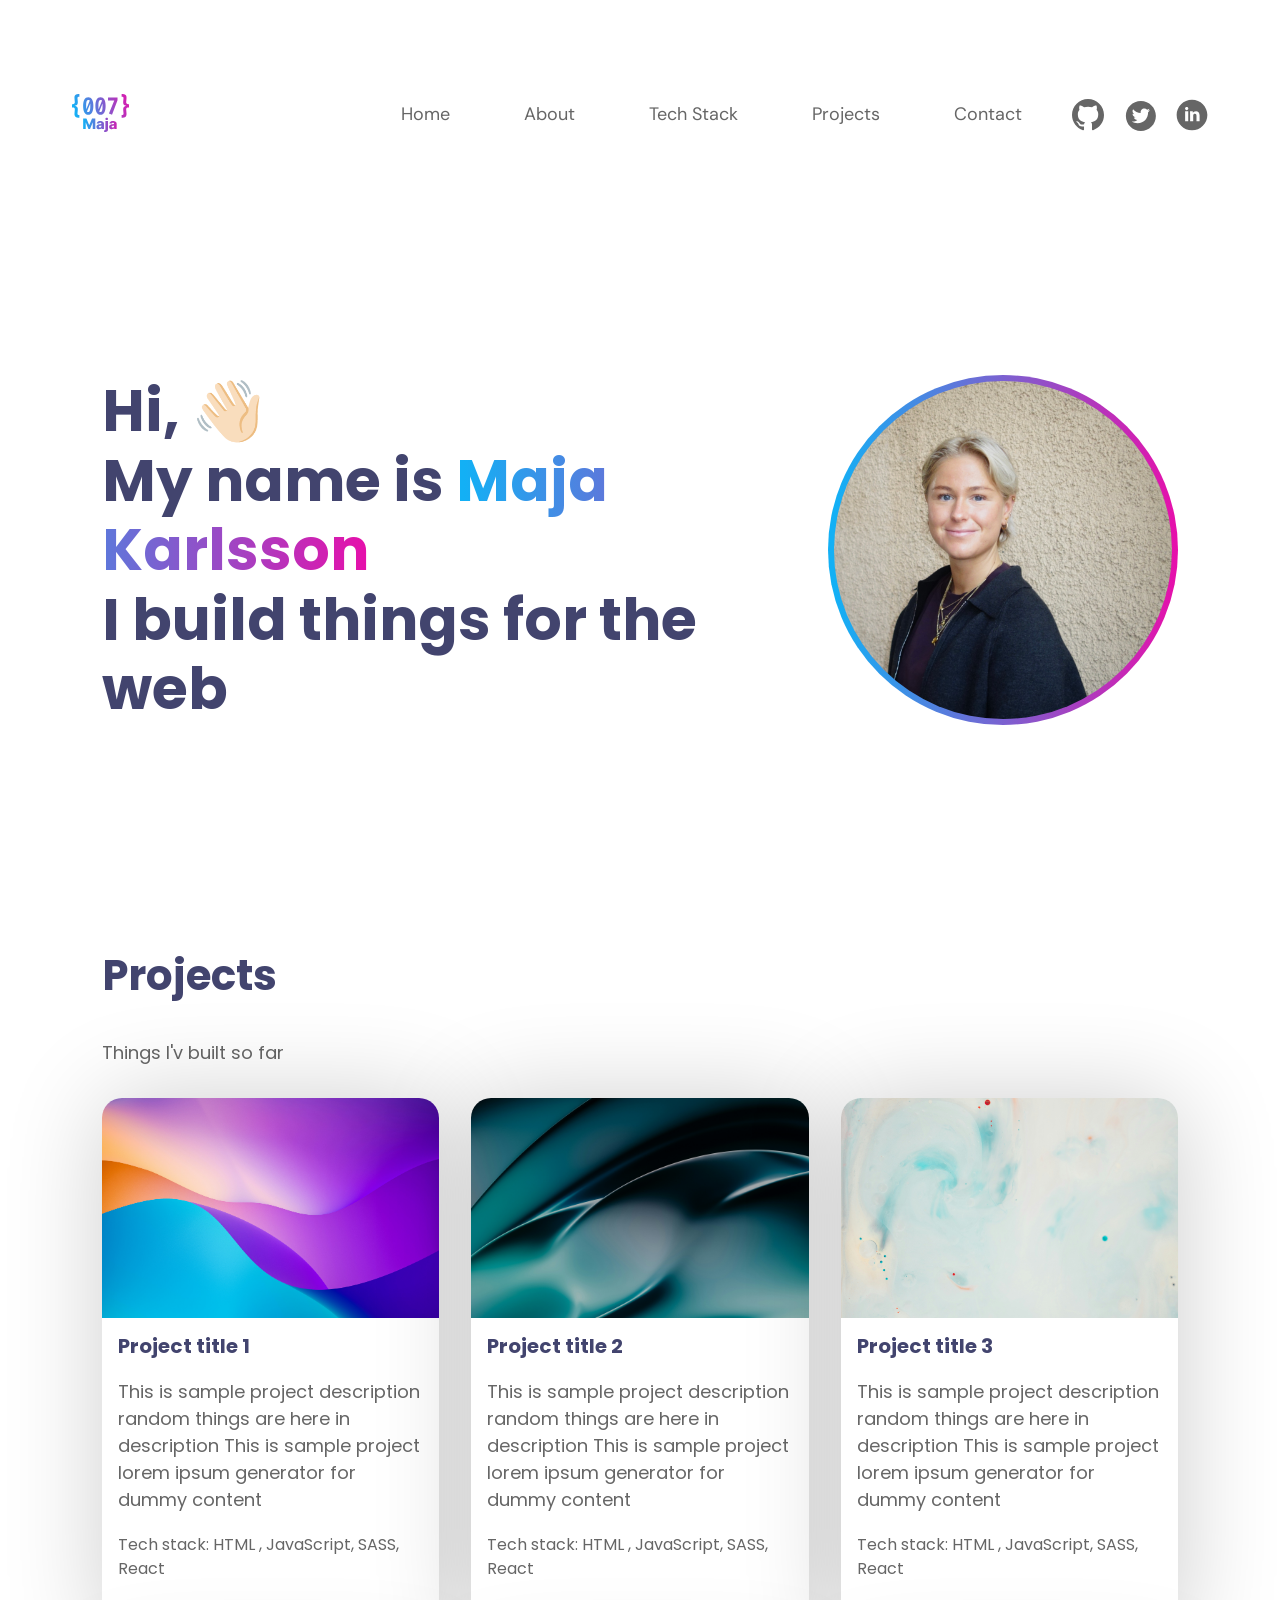
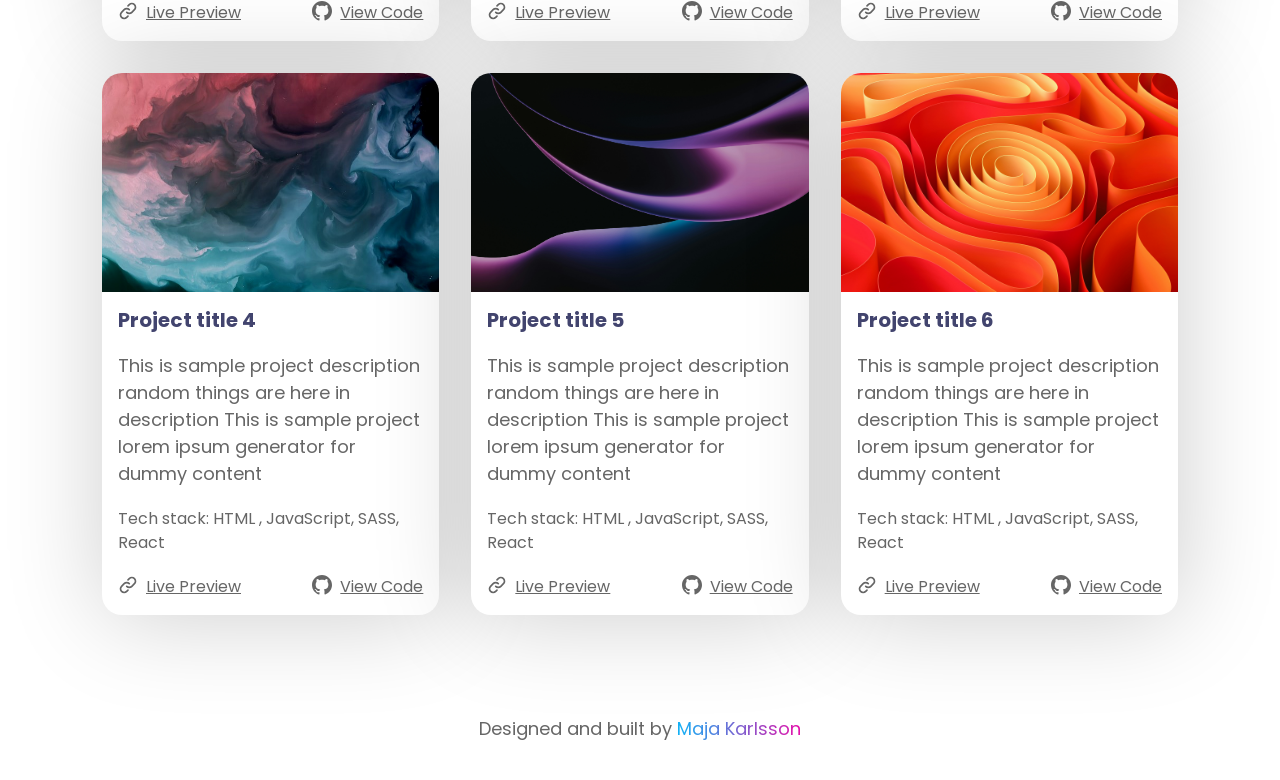
==== commit ce73fd06: "navigation overlay to remove jumpning content underneath" ====
--- a/index.html
+++ b/index.html
@@ -3,6 +3,8 @@
 <head>
     <meta charset="UTF-8">
     <meta name="viewport" content="width=device-width, initial-scale=1.0">
+
+    <link rel="icon" href="/assets/images/logo.svg" type="image/svg+xml">
     
     <title>Maja Karlsson</title>
 
@@ -24,19 +26,20 @@
             
             <div class="nav-mobile-container">
                 <a href="index.html" class="logo">
-                    <img src="assets/images/logo.svg" alt="Maja, startsida">
+                    <img src="assets/images/logo.svg" alt="Maja, homepage">
                 </a>
-                <button class="nav-toggle" aria-expanded="false" aria-controls="main-nav" >
+                <button class="nav-toggle" aria-expanded="false" aria-controls="nav-menu" >
                     <svg class="hamburger-icon" aria-hidden="true" viewBox="0 0 24 24" fill="none"
                         xmlns="http://www.w3.org/2000/svg">
                         <path d="M20 7L4 7" stroke="currentColor" stroke-width="1.5" stroke-linecap="round" />
                         <path d="M20 12L4 12" stroke="currentColor" stroke-width="1.5" stroke-linecap="round" />
                         <path d="M20 17L4 17" stroke="currentColor" stroke-width="1.5" stroke-linecap="round" />
                     </svg>
-                    <span class="visually-hidden">Meny</span>
+                    <span class="visually-hidden">Menu</span>
                 </button>
             </div>
 
+            <div class="nav-menu" id="nav-menu">
                 <nav class="main-nav" id="main-nav" aria-label="Main navigation">
         
                     <ul class="nav-list">
@@ -81,6 +84,7 @@
                         </a>
                     </li>
                 </ul>
+            </div>
         </div>
         
     </header>
@@ -88,7 +92,7 @@
     <main>
         <section class="container section hero">
             <h1 class="hero-heading">Hi, 👋🏻 <br> My name is <span class="name-heading">Maja Karlsson </span><br> I build things for the web</h1>
-            <img class="hero-img" src="assets/images/maja.jpg" alt="Bild på Maja Karlsson">
+            <img class="hero-img" src="assets/images/maja.jpg" alt="Picture of Maja Karlsson">
         </section>
 
         <section class="container section projects" id="projects">
--- a/css/base.css
+++ b/css/base.css
@@ -40,6 +40,7 @@
     --font-size-700: 2.625rem;
     --font-size-800: 3.625rem;
     /* Roll */
+
     --font-size-label: var(--font-size-100);
     --font-size-small: var(--font-size-200);
     --font-size-body: var(--font-size-300);
@@ -67,9 +68,7 @@
     font-family: var(--font-body);
     font-size: var(--font-size-body);
     color: var(--color-text);
-    line-height: 1.5;
-
-    min-height: 100dvh;
+   
     display: flex;
     flex-direction: column;
   }
@@ -140,16 +139,14 @@
   width: 1px;
 }
 
-.name-heading {
-  background-image: var(--color-primary);
-  background-clip: text;
-  color: transparent;
+.fs-small {
+  font-size: var(--font-size-body);
 }
 
 
 /* Desktop */
 
-@media (min-width: 60em) {
+@media (min-width: 56rem) {
   :root {
     --font-size-small: var(--font-size-300);
     --font-size-body: var(--font-size-400);
@@ -166,7 +163,7 @@
   }
 }
 
-
+/*
 :root[data-theme="dark"] {
 
     color-scheme: dark;
@@ -176,12 +173,13 @@
     --color-heading: #CCCCCC;
     --color-text: #a7a7a7;
     --color-text-content: #CCCCCC; /* I projekt korten */
+    /*
     --color-text-strong: #fff;
     --color-text-hover: #fbfbfb;
 }
 :root[data-theme="dark"] .icon-invert {
   filter: invert(0.8);
-}
+} */
 
 /* Darkmode */
 @media (prefers-color-scheme: dark){
@@ -193,6 +191,7 @@
   --color-heading: #CCCCCC;
   --color-text: #a7a7a7;
   --color-text-content: #CCCCCC; /* I projekt korten */
+  
   --color-text-strong: #fff;
 
   --color-text-hover: #fffdfd;
@@ -202,7 +201,9 @@
 }
 }
 
-
-
-
-
+ 
+
+
+
+
+
--- a/css/components.css
+++ b/css/components.css
@@ -81,13 +81,54 @@
 .nav-container.is-open .nav-list,
 .nav-container.is-open .social-list {
     display: flex;
+    padding-bottom: 1rem;
+}
+
+.nav-menu {
+    position: absolute;
+    top: 100%;
+    left: 0;
+    right: 0;
+    background-color: var(--color-bg);
+}
+
+/* Animation av hamburger-icon */
+.hamburger-icon path {
+    transform-origin: center;
+    transition: transform 0.25s, opacity 0.25s;
+}
+
+.nav-toggle[aria-expanded="true"] path:nth-child(1) {
+    transform: rotate(45deg) translateY(5px);
+}
+.nav-toggle[aria-expanded="true"] path:nth-child(2) {
+    opacity: 0;
+}
+.nav-toggle[aria-expanded="true"] path:nth-child(3) {
+    transform: rotate(-45deg) translateY(-5px);
+}
+
+/* Delade klasser */
+.name-heading {
+    background-image: var(--color-primary);
+    background-clip: text;
+    color: transparent;
+  }
+
+  .icon {
+    width: 16px;
+    display: inline;
+    margin-right: var(--space-1);
 }
 
 /* Desktop */
 
-
-
 @media (min-width: 56rem){
+    .nav-menu {
+        width: 100%;
+        position: static;
+        display: flex;
+    }
 
     .nav-list, .social-list {
         display: flex;
@@ -133,6 +174,9 @@
     margin-left: auto;
     margin-right: var(--space-5);
 }
+
+
+
 }
 
 footer {
--- a/css/home.css
+++ b/css/home.css
@@ -25,7 +25,7 @@
     background: var(--color-primary) border-box;
 }
 
-@media (min-width: 60rem) {
+@media (min-width: 56rem) {
     .hero {
         flex-direction: row;
         align-items: center;
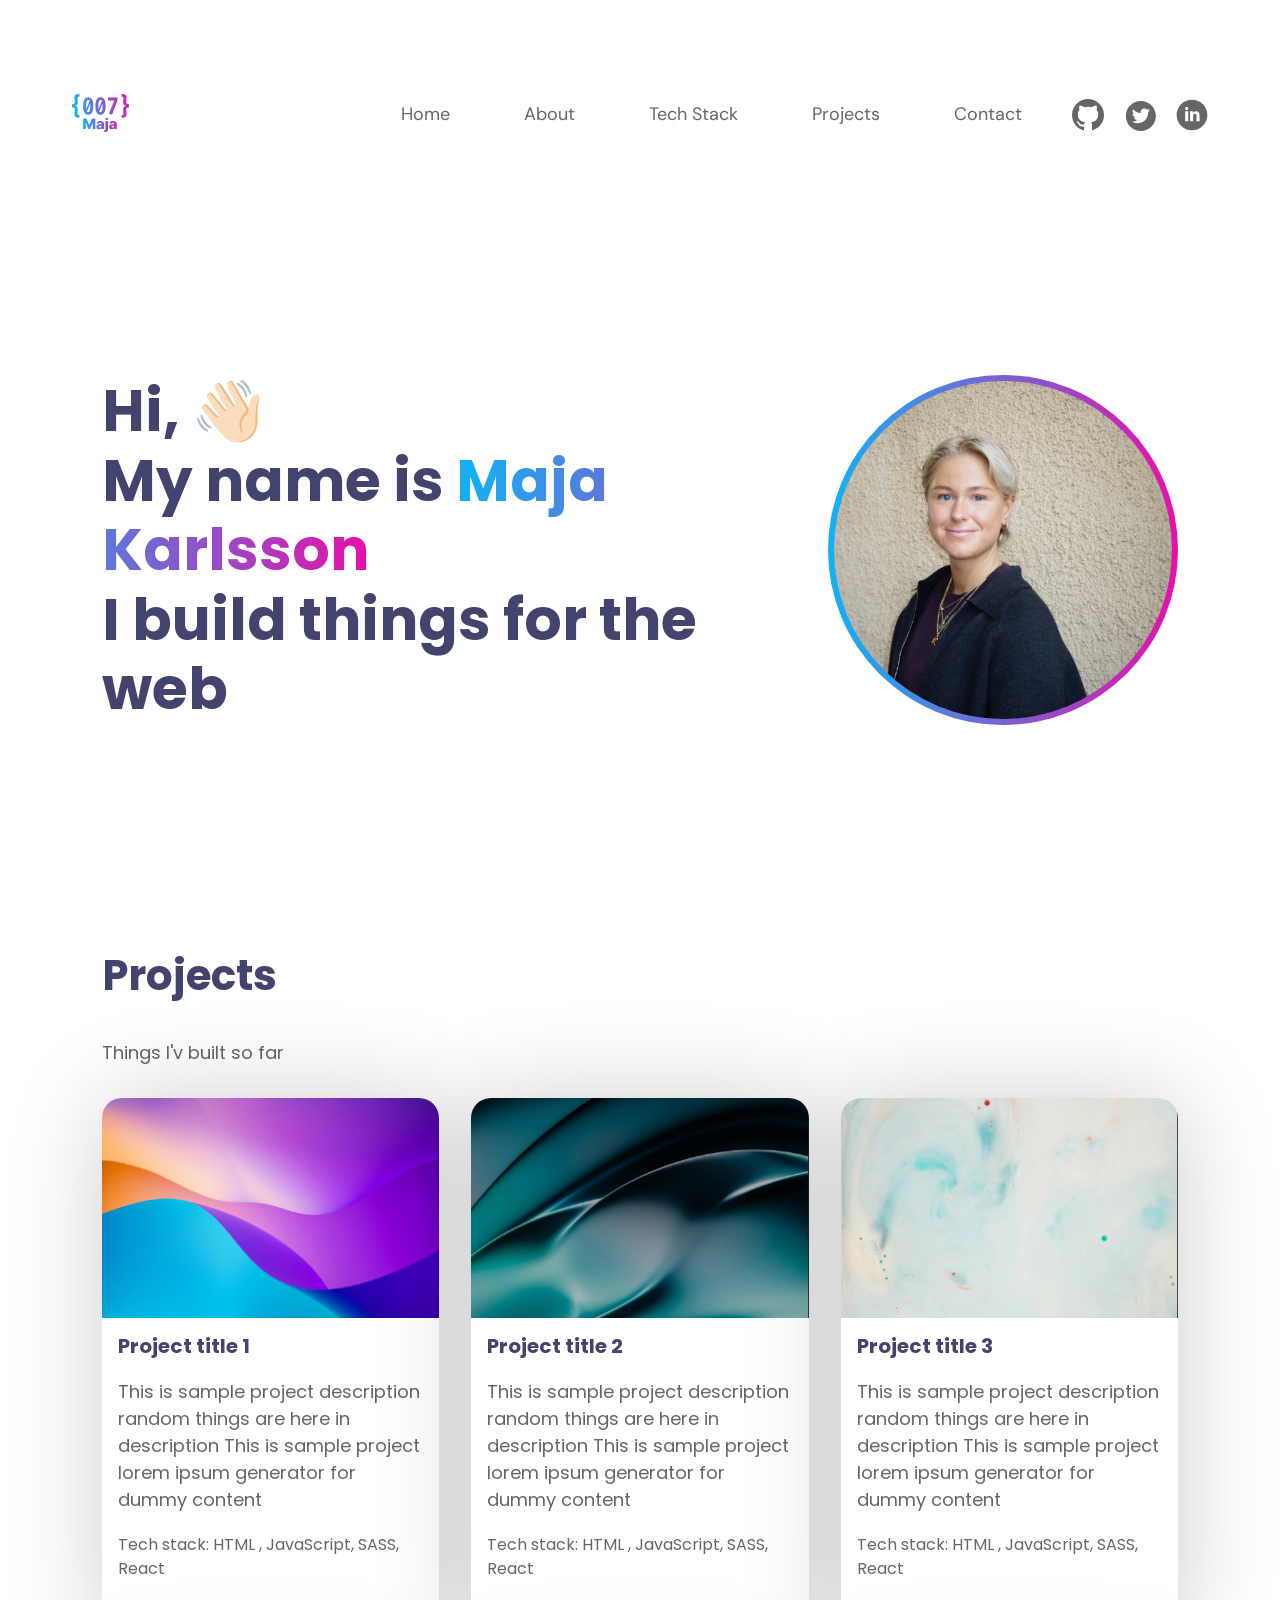
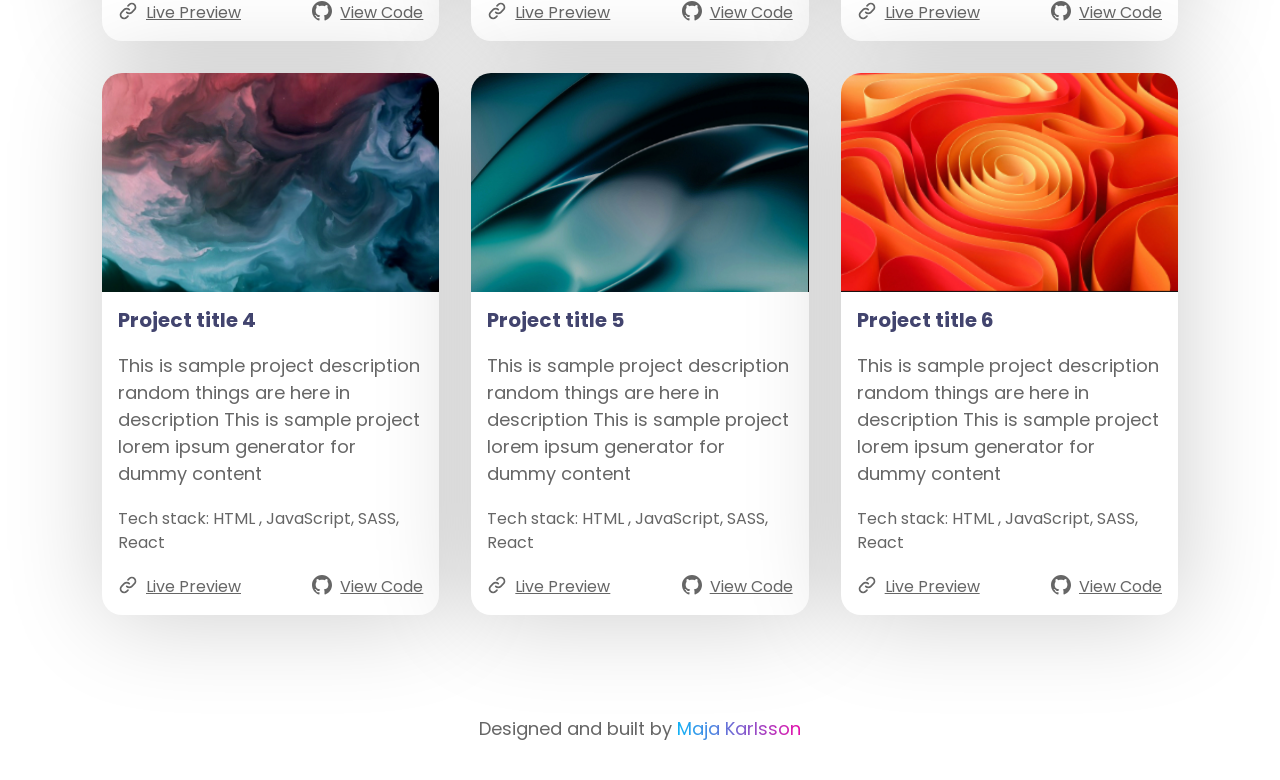
==== commit 621f4852: "Compress and resize image for faster loading" ====
--- a/index.html
+++ b/index.html
@@ -4,7 +4,7 @@
     <meta charset="UTF-8">
     <meta name="viewport" content="width=device-width, initial-scale=1.0">
 
-    <link rel="icon" href="/assets/images/logo.svg" type="image/svg+xml">
+    <link rel="icon" href="assets/images/logo.svg" type="image/svg+xml">
     
     <title>Maja Karlsson</title>
 
@@ -51,7 +51,7 @@
                     </ul>
                 </nav>
             
-                <ul class="social-list">
+                <ul class="social-list" role="list">
                     <li><a href="https://github.com/majakarlsson68gmailcom" target="_blank"><span class="visually-hidden">Github</span>
                             <svg class="social-icons" aria-hidden="true" viewBox="0 0 88 88" fill="currentColor" xmlns="http://www.w3.org/2000/svg">
                                 <path fill-rule="evenodd" clip-rule="evenodd"
@@ -98,11 +98,10 @@
         <section class="container section projects" id="projects">
             <h2>Projects</h2>
             <p>Things I'v built so far</p>
-            <div>
-               <ul class="grid-container">
-                <li>
-                    <article class="project-card">
-                        <img src="/assets/images/project-card-1.jpg" loading="lazy" alt="">
+               <ul class="grid-container" role="list">
+                <li>
+                    <article class="project-card">
+                        <img src="assets/images/project-card-1.jpg" loading="lazy" alt="">
                         <div class="project-details">
                             <h3>Project title 1</h3>
                         <p>This is sample project description random things are here in description This is sample project lorem
@@ -111,33 +110,33 @@
     
                         <div class="card-actions fs-small">
                             <a href="#">
-                                <svg width="20" height="20" viewBox="0 0 20 20" fill="none" xmlns="http://www.w3.org/2000/svg">
-                                    <path
-                                        d="M11.2867 8.7133C10.6041 8.031 9.67846 7.64771 8.71334 7.64771C7.74821 7.64771 6.82259 8.031 6.14 8.7133L3.56584 11.2866C2.88324 11.9692 2.49976 12.895 2.49976 13.8604C2.49976 14.8257 2.88324 15.7515 3.56584 16.4341C4.24844 17.1167 5.17424 17.5002 6.13959 17.5002C7.10493 17.5002 8.03074 17.1167 8.71334 16.4341L10 15.1475"
-                                        stroke="currentColor" stroke-width="1.66667" stroke-linecap="round"
-                                        stroke-linejoin="round" />
-                                    <path
-                                        d="M8.71333 11.2867C9.39592 11.969 10.3215 12.3523 11.2867 12.3523C12.2518 12.3523 13.1774 11.969 13.86 11.2867L16.4342 8.71334C17.1168 8.03074 17.5002 7.10493 17.5002 6.13959C17.5002 5.17424 17.1168 4.24844 16.4342 3.56584C15.7516 2.88324 14.8258 2.49976 13.8604 2.49976C12.8951 2.49976 11.9693 2.88324 11.2867 3.56584L10 4.8525"
-                                        stroke="currentColor" stroke-width="1.66667" stroke-linecap="round"
-                                        stroke-linejoin="round" />
-                                </svg>
-                                Live Preview</a>
-                            <a href="#">
-                                <svg width="20" height="20" viewBox="0 0 88 88" fill="none" xmlns="http://www.w3.org/2000/svg">
-                                    <path fill-rule="evenodd" clip-rule="evenodd"
-                                        d="M44 0C19.69 0 0 19.69 0 44C0 63.47 12.595 79.915 30.085 85.745C32.285 86.13 33.11 84.81 33.11 83.655C33.11 82.61 33.055 79.145 33.055 75.46C22 77.495 19.14 72.765 18.26 70.29C17.765 69.025 15.62 65.12 13.75 64.075C12.21 63.25 10.01 61.215 13.695 61.16C17.16 61.105 19.635 64.35 20.46 65.67C24.42 72.325 30.745 70.455 33.275 69.3C33.66 66.44 34.815 64.515 36.08 63.415C26.29 62.315 16.06 58.52 16.06 41.69C16.06 36.905 17.765 32.945 20.57 29.865C20.13 28.765 18.59 24.255 21.01 18.205C21.01 18.205 24.695 17.05 33.11 22.715C36.63 21.725 40.37 21.23 44.11 21.23C47.85 21.23 51.59 21.725 55.11 22.715C63.525 16.995 67.21 18.205 67.21 18.205C69.63 24.255 68.09 28.765 67.65 29.865C70.455 32.945 72.16 36.85 72.16 41.69C72.16 58.575 61.875 62.315 52.085 63.415C53.68 64.79 55.055 67.43 55.055 71.555C55.055 77.44 55 82.17 55 83.655C55 84.81 55.825 86.185 58.025 85.745C66.7597 82.796 74.3497 77.1822 79.7268 69.6937C85.1039 62.2052 87.9974 53.219 88 44C88 19.69 68.31 0 44 0Z"
-                                        fill="currentColor" />
-                                </svg>
-                                View Code</a>
-                        </div>
-    
-                        </div>
-                    </article>
-                </li>
-
-                <li>
-                    <article class="project-card">
-                        <img src="/assets/images/project-card-2.jpg" loading="lazy" alt="">
+                                <svg aria-hidden="true"  width="20" height="20" viewBox="0 0 20 20" fill="none" xmlns="http://www.w3.org/2000/svg">
+                                    <path
+                                        d="M11.2867 8.7133C10.6041 8.031 9.67846 7.64771 8.71334 7.64771C7.74821 7.64771 6.82259 8.031 6.14 8.7133L3.56584 11.2866C2.88324 11.9692 2.49976 12.895 2.49976 13.8604C2.49976 14.8257 2.88324 15.7515 3.56584 16.4341C4.24844 17.1167 5.17424 17.5002 6.13959 17.5002C7.10493 17.5002 8.03074 17.1167 8.71334 16.4341L10 15.1475"
+                                        stroke="currentColor" stroke-width="1.66667" stroke-linecap="round"
+                                        stroke-linejoin="round" />
+                                    <path
+                                        d="M8.71333 11.2867C9.39592 11.969 10.3215 12.3523 11.2867 12.3523C12.2518 12.3523 13.1774 11.969 13.86 11.2867L16.4342 8.71334C17.1168 8.03074 17.5002 7.10493 17.5002 6.13959C17.5002 5.17424 17.1168 4.24844 16.4342 3.56584C15.7516 2.88324 14.8258 2.49976 13.8604 2.49976C12.8951 2.49976 11.9693 2.88324 11.2867 3.56584L10 4.8525"
+                                        stroke="currentColor" stroke-width="1.66667" stroke-linecap="round"
+                                        stroke-linejoin="round" />
+                                </svg>
+                                Live Preview</a>
+                            <a href="#">
+                                <svg aria-hidden="true"  width="20" height="20" viewBox="0 0 88 88" fill="none" xmlns="http://www.w3.org/2000/svg">
+                                    <path fill-rule="evenodd" clip-rule="evenodd"
+                                        d="M44 0C19.69 0 0 19.69 0 44C0 63.47 12.595 79.915 30.085 85.745C32.285 86.13 33.11 84.81 33.11 83.655C33.11 82.61 33.055 79.145 33.055 75.46C22 77.495 19.14 72.765 18.26 70.29C17.765 69.025 15.62 65.12 13.75 64.075C12.21 63.25 10.01 61.215 13.695 61.16C17.16 61.105 19.635 64.35 20.46 65.67C24.42 72.325 30.745 70.455 33.275 69.3C33.66 66.44 34.815 64.515 36.08 63.415C26.29 62.315 16.06 58.52 16.06 41.69C16.06 36.905 17.765 32.945 20.57 29.865C20.13 28.765 18.59 24.255 21.01 18.205C21.01 18.205 24.695 17.05 33.11 22.715C36.63 21.725 40.37 21.23 44.11 21.23C47.85 21.23 51.59 21.725 55.11 22.715C63.525 16.995 67.21 18.205 67.21 18.205C69.63 24.255 68.09 28.765 67.65 29.865C70.455 32.945 72.16 36.85 72.16 41.69C72.16 58.575 61.875 62.315 52.085 63.415C53.68 64.79 55.055 67.43 55.055 71.555C55.055 77.44 55 82.17 55 83.655C55 84.81 55.825 86.185 58.025 85.745C66.7597 82.796 74.3497 77.1822 79.7268 69.6937C85.1039 62.2052 87.9974 53.219 88 44C88 19.69 68.31 0 44 0Z"
+                                        fill="currentColor" />
+                                </svg>
+                                View Code</a>
+                        </div>
+    
+                        </div>
+                    </article>
+                </li>
+
+                <li>
+                    <article class="project-card">
+                        <img src="assets/images/project-card-2.jpg" loading="lazy" alt="">
                         <div class="project-details">
                             <h3>Project title 2</h3>
                         <p>This is sample project description random things are here in description This is sample project lorem
@@ -146,19 +145,19 @@
     
                         <div class="card-actions fs-small">
                             <a href="#">
-                                <svg width="20" height="20" viewBox="0 0 20 20" fill="none" xmlns="http://www.w3.org/2000/svg">
-                                    <path
-                                        d="M11.2867 8.7133C10.6041 8.031 9.67846 7.64771 8.71334 7.64771C7.74821 7.64771 6.82259 8.031 6.14 8.7133L3.56584 11.2866C2.88324 11.9692 2.49976 12.895 2.49976 13.8604C2.49976 14.8257 2.88324 15.7515 3.56584 16.4341C4.24844 17.1167 5.17424 17.5002 6.13959 17.5002C7.10493 17.5002 8.03074 17.1167 8.71334 16.4341L10 15.1475"
-                                        stroke="currentColor" stroke-width="1.66667" stroke-linecap="round"
-                                        stroke-linejoin="round" />
-                                    <path
-                                        d="M8.71333 11.2867C9.39592 11.969 10.3215 12.3523 11.2867 12.3523C12.2518 12.3523 13.1774 11.969 13.86 11.2867L16.4342 8.71334C17.1168 8.03074 17.5002 7.10493 17.5002 6.13959C17.5002 5.17424 17.1168 4.24844 16.4342 3.56584C15.7516 2.88324 14.8258 2.49976 13.8604 2.49976C12.8951 2.49976 11.9693 2.88324 11.2867 3.56584L10 4.8525"
-                                        stroke="currentColor" stroke-width="1.66667" stroke-linecap="round"
-                                        stroke-linejoin="round" />
-                                </svg>
-                                Live Preview</a>
-                            <a href="#">
-                                <svg width="20" height="20" viewBox="0 0 88 88" fill="none" xmlns="http://www.w3.org/2000/svg">
+                                <svg aria-hidden="true"  width="20" height="20" viewBox="0 0 20 20" fill="none" xmlns="http://www.w3.org/2000/svg">
+                                    <path
+                                        d="M11.2867 8.7133C10.6041 8.031 9.67846 7.64771 8.71334 7.64771C7.74821 7.64771 6.82259 8.031 6.14 8.7133L3.56584 11.2866C2.88324 11.9692 2.49976 12.895 2.49976 13.8604C2.49976 14.8257 2.88324 15.7515 3.56584 16.4341C4.24844 17.1167 5.17424 17.5002 6.13959 17.5002C7.10493 17.5002 8.03074 17.1167 8.71334 16.4341L10 15.1475"
+                                        stroke="currentColor" stroke-width="1.66667" stroke-linecap="round"
+                                        stroke-linejoin="round" />
+                                    <path
+                                        d="M8.71333 11.2867C9.39592 11.969 10.3215 12.3523 11.2867 12.3523C12.2518 12.3523 13.1774 11.969 13.86 11.2867L16.4342 8.71334C17.1168 8.03074 17.5002 7.10493 17.5002 6.13959C17.5002 5.17424 17.1168 4.24844 16.4342 3.56584C15.7516 2.88324 14.8258 2.49976 13.8604 2.49976C12.8951 2.49976 11.9693 2.88324 11.2867 3.56584L10 4.8525"
+                                        stroke="currentColor" stroke-width="1.66667" stroke-linecap="round"
+                                        stroke-linejoin="round" />
+                                </svg>
+                                Live Preview</a>
+                            <a href="#">
+                                <svg aria-hidden="true"  width="20" height="20" viewBox="0 0 88 88" fill="none" xmlns="http://www.w3.org/2000/svg">
                                     <path fill-rule="evenodd" clip-rule="evenodd"
                                         d="M44 0C19.69 0 0 19.69 0 44C0 63.47 12.595 79.915 30.085 85.745C32.285 86.13 33.11 84.81 33.11 83.655C33.11 82.61 33.055 79.145 33.055 75.46C22 77.495 19.14 72.765 18.26 70.29C17.765 69.025 15.62 65.12 13.75 64.075C12.21 63.25 10.01 61.215 13.695 61.16C17.16 61.105 19.635 64.35 20.46 65.67C24.42 72.325 30.745 70.455 33.275 69.3C33.66 66.44 34.815 64.515 36.08 63.415C26.29 62.315 16.06 58.52 16.06 41.69C16.06 36.905 17.765 32.945 20.57 29.865C20.13 28.765 18.59 24.255 21.01 18.205C21.01 18.205 24.695 17.05 33.11 22.715C36.63 21.725 40.37 21.23 44.11 21.23C47.85 21.23 51.59 21.725 55.11 22.715C63.525 16.995 67.21 18.205 67.21 18.205C69.63 24.255 68.09 28.765 67.65 29.865C70.455 32.945 72.16 36.85 72.16 41.69C72.16 58.575 61.875 62.315 52.085 63.415C53.68 64.79 55.055 67.43 55.055 71.555C55.055 77.44 55 82.17 55 83.655C55 84.81 55.825 86.185 58.025 85.745C66.7597 82.796 74.3497 77.1822 79.7268 69.6937C85.1039 62.2052 87.9974 53.219 88 44C88 19.69 68.31 0 44 0Z"
                                         fill="currentColor" />
@@ -171,7 +170,7 @@
 
                 <li>
                     <article class="project-card">
-                        <img src="/assets/images/project-card-3.jpg" alt="" loading="lazy">
+                        <img src="assets/images/project-card-3.jpg" alt="" loading="lazy">
                         <div class="project-details">
                             <h3>Project title 3</h3>
                         <p>This is sample project description random things are here in description This is sample project lorem
@@ -180,33 +179,33 @@
     
                         <div class="card-actions fs-small">
                             <a href="#">
-                                <svg width="20" height="20" viewBox="0 0 20 20" fill="none" xmlns="http://www.w3.org/2000/svg">
-                                    <path
-                                        d="M11.2867 8.7133C10.6041 8.031 9.67846 7.64771 8.71334 7.64771C7.74821 7.64771 6.82259 8.031 6.14 8.7133L3.56584 11.2866C2.88324 11.9692 2.49976 12.895 2.49976 13.8604C2.49976 14.8257 2.88324 15.7515 3.56584 16.4341C4.24844 17.1167 5.17424 17.5002 6.13959 17.5002C7.10493 17.5002 8.03074 17.1167 8.71334 16.4341L10 15.1475"
-                                        stroke="currentColor" stroke-width="1.66667" stroke-linecap="round"
-                                        stroke-linejoin="round" />
-                                    <path
-                                        d="M8.71333 11.2867C9.39592 11.969 10.3215 12.3523 11.2867 12.3523C12.2518 12.3523 13.1774 11.969 13.86 11.2867L16.4342 8.71334C17.1168 8.03074 17.5002 7.10493 17.5002 6.13959C17.5002 5.17424 17.1168 4.24844 16.4342 3.56584C15.7516 2.88324 14.8258 2.49976 13.8604 2.49976C12.8951 2.49976 11.9693 2.88324 11.2867 3.56584L10 4.8525"
-                                        stroke="currentColor" stroke-width="1.66667" stroke-linecap="round"
-                                        stroke-linejoin="round" />
-                                </svg>
-                                Live Preview</a>
-                            <a href="#">
-                                <svg width="20" height="20" viewBox="0 0 88 88" fill="none" xmlns="http://www.w3.org/2000/svg">
-                                    <path fill-rule="evenodd" clip-rule="evenodd"
-                                        d="M44 0C19.69 0 0 19.69 0 44C0 63.47 12.595 79.915 30.085 85.745C32.285 86.13 33.11 84.81 33.11 83.655C33.11 82.61 33.055 79.145 33.055 75.46C22 77.495 19.14 72.765 18.26 70.29C17.765 69.025 15.62 65.12 13.75 64.075C12.21 63.25 10.01 61.215 13.695 61.16C17.16 61.105 19.635 64.35 20.46 65.67C24.42 72.325 30.745 70.455 33.275 69.3C33.66 66.44 34.815 64.515 36.08 63.415C26.29 62.315 16.06 58.52 16.06 41.69C16.06 36.905 17.765 32.945 20.57 29.865C20.13 28.765 18.59 24.255 21.01 18.205C21.01 18.205 24.695 17.05 33.11 22.715C36.63 21.725 40.37 21.23 44.11 21.23C47.85 21.23 51.59 21.725 55.11 22.715C63.525 16.995 67.21 18.205 67.21 18.205C69.63 24.255 68.09 28.765 67.65 29.865C70.455 32.945 72.16 36.85 72.16 41.69C72.16 58.575 61.875 62.315 52.085 63.415C53.68 64.79 55.055 67.43 55.055 71.555C55.055 77.44 55 82.17 55 83.655C55 84.81 55.825 86.185 58.025 85.745C66.7597 82.796 74.3497 77.1822 79.7268 69.6937C85.1039 62.2052 87.9974 53.219 88 44C88 19.69 68.31 0 44 0Z"
-                                        fill="currentColor" />
-                                </svg>
-                                View Code</a>
-                        </div>
-    
-                        </div>
-                    </article>
-                </li>
-
-                <li>
-                    <article class="project-card">
-                        <img src="/assets/images/project-card-4.jpg" alt="" loading="lazy">
+                                <svg aria-hidden="true"  width="20" height="20" viewBox="0 0 20 20" fill="none" xmlns="http://www.w3.org/2000/svg">
+                                    <path
+                                        d="M11.2867 8.7133C10.6041 8.031 9.67846 7.64771 8.71334 7.64771C7.74821 7.64771 6.82259 8.031 6.14 8.7133L3.56584 11.2866C2.88324 11.9692 2.49976 12.895 2.49976 13.8604C2.49976 14.8257 2.88324 15.7515 3.56584 16.4341C4.24844 17.1167 5.17424 17.5002 6.13959 17.5002C7.10493 17.5002 8.03074 17.1167 8.71334 16.4341L10 15.1475"
+                                        stroke="currentColor" stroke-width="1.66667" stroke-linecap="round"
+                                        stroke-linejoin="round" />
+                                    <path
+                                        d="M8.71333 11.2867C9.39592 11.969 10.3215 12.3523 11.2867 12.3523C12.2518 12.3523 13.1774 11.969 13.86 11.2867L16.4342 8.71334C17.1168 8.03074 17.5002 7.10493 17.5002 6.13959C17.5002 5.17424 17.1168 4.24844 16.4342 3.56584C15.7516 2.88324 14.8258 2.49976 13.8604 2.49976C12.8951 2.49976 11.9693 2.88324 11.2867 3.56584L10 4.8525"
+                                        stroke="currentColor" stroke-width="1.66667" stroke-linecap="round"
+                                        stroke-linejoin="round" />
+                                </svg>
+                                Live Preview</a>
+                            <a href="#">
+                                <svg aria-hidden="true"  width="20" height="20" viewBox="0 0 88 88" fill="none" xmlns="http://www.w3.org/2000/svg">
+                                    <path fill-rule="evenodd" clip-rule="evenodd"
+                                        d="M44 0C19.69 0 0 19.69 0 44C0 63.47 12.595 79.915 30.085 85.745C32.285 86.13 33.11 84.81 33.11 83.655C33.11 82.61 33.055 79.145 33.055 75.46C22 77.495 19.14 72.765 18.26 70.29C17.765 69.025 15.62 65.12 13.75 64.075C12.21 63.25 10.01 61.215 13.695 61.16C17.16 61.105 19.635 64.35 20.46 65.67C24.42 72.325 30.745 70.455 33.275 69.3C33.66 66.44 34.815 64.515 36.08 63.415C26.29 62.315 16.06 58.52 16.06 41.69C16.06 36.905 17.765 32.945 20.57 29.865C20.13 28.765 18.59 24.255 21.01 18.205C21.01 18.205 24.695 17.05 33.11 22.715C36.63 21.725 40.37 21.23 44.11 21.23C47.85 21.23 51.59 21.725 55.11 22.715C63.525 16.995 67.21 18.205 67.21 18.205C69.63 24.255 68.09 28.765 67.65 29.865C70.455 32.945 72.16 36.85 72.16 41.69C72.16 58.575 61.875 62.315 52.085 63.415C53.68 64.79 55.055 67.43 55.055 71.555C55.055 77.44 55 82.17 55 83.655C55 84.81 55.825 86.185 58.025 85.745C66.7597 82.796 74.3497 77.1822 79.7268 69.6937C85.1039 62.2052 87.9974 53.219 88 44C88 19.69 68.31 0 44 0Z"
+                                        fill="currentColor" />
+                                </svg>
+                                View Code</a>
+                        </div>
+    
+                        </div>
+                    </article>
+                </li>
+
+                <li>
+                    <article class="project-card">
+                        <img src="assets/images/project-card-4.jpg" alt="" loading="lazy">
     
                         <div class="project-details">
                             <h3>Project title 4</h3>
@@ -216,33 +215,33 @@
     
                         <div class="card-actions fs-small">
                             <a href="#">
-                                <svg width="20" height="20" viewBox="0 0 20 20" fill="none" xmlns="http://www.w3.org/2000/svg">
-                                    <path
-                                        d="M11.2867 8.7133C10.6041 8.031 9.67846 7.64771 8.71334 7.64771C7.74821 7.64771 6.82259 8.031 6.14 8.7133L3.56584 11.2866C2.88324 11.9692 2.49976 12.895 2.49976 13.8604C2.49976 14.8257 2.88324 15.7515 3.56584 16.4341C4.24844 17.1167 5.17424 17.5002 6.13959 17.5002C7.10493 17.5002 8.03074 17.1167 8.71334 16.4341L10 15.1475"
-                                        stroke="currentColor" stroke-width="1.66667" stroke-linecap="round"
-                                        stroke-linejoin="round" />
-                                    <path
-                                        d="M8.71333 11.2867C9.39592 11.969 10.3215 12.3523 11.2867 12.3523C12.2518 12.3523 13.1774 11.969 13.86 11.2867L16.4342 8.71334C17.1168 8.03074 17.5002 7.10493 17.5002 6.13959C17.5002 5.17424 17.1168 4.24844 16.4342 3.56584C15.7516 2.88324 14.8258 2.49976 13.8604 2.49976C12.8951 2.49976 11.9693 2.88324 11.2867 3.56584L10 4.8525"
-                                        stroke="currentColor" stroke-width="1.66667" stroke-linecap="round"
-                                        stroke-linejoin="round" />
-                                </svg>
-                                Live Preview</a>
-                            <a href="#" class="fs-small">
-                                <svg width="20" height="20" viewBox="0 0 88 88" fill="none" xmlns="http://www.w3.org/2000/svg">
-                                    <path fill-rule="evenodd" clip-rule="evenodd"
-                                        d="M44 0C19.69 0 0 19.69 0 44C0 63.47 12.595 79.915 30.085 85.745C32.285 86.13 33.11 84.81 33.11 83.655C33.11 82.61 33.055 79.145 33.055 75.46C22 77.495 19.14 72.765 18.26 70.29C17.765 69.025 15.62 65.12 13.75 64.075C12.21 63.25 10.01 61.215 13.695 61.16C17.16 61.105 19.635 64.35 20.46 65.67C24.42 72.325 30.745 70.455 33.275 69.3C33.66 66.44 34.815 64.515 36.08 63.415C26.29 62.315 16.06 58.52 16.06 41.69C16.06 36.905 17.765 32.945 20.57 29.865C20.13 28.765 18.59 24.255 21.01 18.205C21.01 18.205 24.695 17.05 33.11 22.715C36.63 21.725 40.37 21.23 44.11 21.23C47.85 21.23 51.59 21.725 55.11 22.715C63.525 16.995 67.21 18.205 67.21 18.205C69.63 24.255 68.09 28.765 67.65 29.865C70.455 32.945 72.16 36.85 72.16 41.69C72.16 58.575 61.875 62.315 52.085 63.415C53.68 64.79 55.055 67.43 55.055 71.555C55.055 77.44 55 82.17 55 83.655C55 84.81 55.825 86.185 58.025 85.745C66.7597 82.796 74.3497 77.1822 79.7268 69.6937C85.1039 62.2052 87.9974 53.219 88 44C88 19.69 68.31 0 44 0Z"
-                                        fill="currentColor" />
-                                </svg>
-                                View Code</a>
-                        </div>
-    
-                        </div>
-                    </article>
-                </li>
-
-                <li>
-                    <article class="project-card">
-                        <img src="/assets/images/project-card-5.jpg" alt="" loading="lazy">
+                                <svg aria-hidden="true"  width="20" height="20" viewBox="0 0 20 20" fill="none" xmlns="http://www.w3.org/2000/svg">
+                                    <path
+                                        d="M11.2867 8.7133C10.6041 8.031 9.67846 7.64771 8.71334 7.64771C7.74821 7.64771 6.82259 8.031 6.14 8.7133L3.56584 11.2866C2.88324 11.9692 2.49976 12.895 2.49976 13.8604C2.49976 14.8257 2.88324 15.7515 3.56584 16.4341C4.24844 17.1167 5.17424 17.5002 6.13959 17.5002C7.10493 17.5002 8.03074 17.1167 8.71334 16.4341L10 15.1475"
+                                        stroke="currentColor" stroke-width="1.66667" stroke-linecap="round"
+                                        stroke-linejoin="round" />
+                                    <path
+                                        d="M8.71333 11.2867C9.39592 11.969 10.3215 12.3523 11.2867 12.3523C12.2518 12.3523 13.1774 11.969 13.86 11.2867L16.4342 8.71334C17.1168 8.03074 17.5002 7.10493 17.5002 6.13959C17.5002 5.17424 17.1168 4.24844 16.4342 3.56584C15.7516 2.88324 14.8258 2.49976 13.8604 2.49976C12.8951 2.49976 11.9693 2.88324 11.2867 3.56584L10 4.8525"
+                                        stroke="currentColor" stroke-width="1.66667" stroke-linecap="round"
+                                        stroke-linejoin="round" />
+                                </svg>
+                                Live Preview</a>
+                            <a href="#">
+                                <svg aria-hidden="true"  width="20" height="20" viewBox="0 0 88 88" fill="none" xmlns="http://www.w3.org/2000/svg">
+                                    <path fill-rule="evenodd" clip-rule="evenodd"
+                                        d="M44 0C19.69 0 0 19.69 0 44C0 63.47 12.595 79.915 30.085 85.745C32.285 86.13 33.11 84.81 33.11 83.655C33.11 82.61 33.055 79.145 33.055 75.46C22 77.495 19.14 72.765 18.26 70.29C17.765 69.025 15.62 65.12 13.75 64.075C12.21 63.25 10.01 61.215 13.695 61.16C17.16 61.105 19.635 64.35 20.46 65.67C24.42 72.325 30.745 70.455 33.275 69.3C33.66 66.44 34.815 64.515 36.08 63.415C26.29 62.315 16.06 58.52 16.06 41.69C16.06 36.905 17.765 32.945 20.57 29.865C20.13 28.765 18.59 24.255 21.01 18.205C21.01 18.205 24.695 17.05 33.11 22.715C36.63 21.725 40.37 21.23 44.11 21.23C47.85 21.23 51.59 21.725 55.11 22.715C63.525 16.995 67.21 18.205 67.21 18.205C69.63 24.255 68.09 28.765 67.65 29.865C70.455 32.945 72.16 36.85 72.16 41.69C72.16 58.575 61.875 62.315 52.085 63.415C53.68 64.79 55.055 67.43 55.055 71.555C55.055 77.44 55 82.17 55 83.655C55 84.81 55.825 86.185 58.025 85.745C66.7597 82.796 74.3497 77.1822 79.7268 69.6937C85.1039 62.2052 87.9974 53.219 88 44C88 19.69 68.31 0 44 0Z"
+                                        fill="currentColor" />
+                                </svg>
+                                View Code</a>
+                        </div>
+    
+                        </div>
+                    </article>
+                </li>
+
+                <li>
+                    <article class="project-card">
+                        <img src="assets/images/project-card-5.jpg" alt="" loading="lazy">
     
                         <div class="project-details">
                             <h3>Project title 5</h3>
@@ -252,33 +251,33 @@
     
                         <div class="card-actions fs-small">
                             <a href="#">
-                                <svg width="20" height="20" viewBox="0 0 20 20" fill="none" xmlns="http://www.w3.org/2000/svg">
-                                    <path
-                                        d="M11.2867 8.7133C10.6041 8.031 9.67846 7.64771 8.71334 7.64771C7.74821 7.64771 6.82259 8.031 6.14 8.7133L3.56584 11.2866C2.88324 11.9692 2.49976 12.895 2.49976 13.8604C2.49976 14.8257 2.88324 15.7515 3.56584 16.4341C4.24844 17.1167 5.17424 17.5002 6.13959 17.5002C7.10493 17.5002 8.03074 17.1167 8.71334 16.4341L10 15.1475"
-                                        stroke="currentColor" stroke-width="1.66667" stroke-linecap="round"
-                                        stroke-linejoin="round" />
-                                    <path
-                                        d="M8.71333 11.2867C9.39592 11.969 10.3215 12.3523 11.2867 12.3523C12.2518 12.3523 13.1774 11.969 13.86 11.2867L16.4342 8.71334C17.1168 8.03074 17.5002 7.10493 17.5002 6.13959C17.5002 5.17424 17.1168 4.24844 16.4342 3.56584C15.7516 2.88324 14.8258 2.49976 13.8604 2.49976C12.8951 2.49976 11.9693 2.88324 11.2867 3.56584L10 4.8525"
-                                        stroke="currentColor" stroke-width="1.66667" stroke-linecap="round"
-                                        stroke-linejoin="round" />
-                                </svg>
-                                Live Preview</a>
-                            <a href="#">
-                                <svg width="20" height="20" viewBox="0 0 88 88" fill="none" xmlns="http://www.w3.org/2000/svg">
-                                    <path fill-rule="evenodd" clip-rule="evenodd"
-                                        d="M44 0C19.69 0 0 19.69 0 44C0 63.47 12.595 79.915 30.085 85.745C32.285 86.13 33.11 84.81 33.11 83.655C33.11 82.61 33.055 79.145 33.055 75.46C22 77.495 19.14 72.765 18.26 70.29C17.765 69.025 15.62 65.12 13.75 64.075C12.21 63.25 10.01 61.215 13.695 61.16C17.16 61.105 19.635 64.35 20.46 65.67C24.42 72.325 30.745 70.455 33.275 69.3C33.66 66.44 34.815 64.515 36.08 63.415C26.29 62.315 16.06 58.52 16.06 41.69C16.06 36.905 17.765 32.945 20.57 29.865C20.13 28.765 18.59 24.255 21.01 18.205C21.01 18.205 24.695 17.05 33.11 22.715C36.63 21.725 40.37 21.23 44.11 21.23C47.85 21.23 51.59 21.725 55.11 22.715C63.525 16.995 67.21 18.205 67.21 18.205C69.63 24.255 68.09 28.765 67.65 29.865C70.455 32.945 72.16 36.85 72.16 41.69C72.16 58.575 61.875 62.315 52.085 63.415C53.68 64.79 55.055 67.43 55.055 71.555C55.055 77.44 55 82.17 55 83.655C55 84.81 55.825 86.185 58.025 85.745C66.7597 82.796 74.3497 77.1822 79.7268 69.6937C85.1039 62.2052 87.9974 53.219 88 44C88 19.69 68.31 0 44 0Z"
-                                        fill="currentColor" />
-                                </svg>
-                                View Code</a>
-                        </div>
-    
-                        </div>
-                    </article>
-                </li>
-
-                <li>
-                    <article class="project-card">
-                        <img src="/assets/images/project-card-6.jpg" alt="" loading="lazy">
+                                <svg aria-hidden="true"  width="20" height="20" viewBox="0 0 20 20" fill="none" xmlns="http://www.w3.org/2000/svg">
+                                    <path
+                                        d="M11.2867 8.7133C10.6041 8.031 9.67846 7.64771 8.71334 7.64771C7.74821 7.64771 6.82259 8.031 6.14 8.7133L3.56584 11.2866C2.88324 11.9692 2.49976 12.895 2.49976 13.8604C2.49976 14.8257 2.88324 15.7515 3.56584 16.4341C4.24844 17.1167 5.17424 17.5002 6.13959 17.5002C7.10493 17.5002 8.03074 17.1167 8.71334 16.4341L10 15.1475"
+                                        stroke="currentColor" stroke-width="1.66667" stroke-linecap="round"
+                                        stroke-linejoin="round" />
+                                    <path
+                                        d="M8.71333 11.2867C9.39592 11.969 10.3215 12.3523 11.2867 12.3523C12.2518 12.3523 13.1774 11.969 13.86 11.2867L16.4342 8.71334C17.1168 8.03074 17.5002 7.10493 17.5002 6.13959C17.5002 5.17424 17.1168 4.24844 16.4342 3.56584C15.7516 2.88324 14.8258 2.49976 13.8604 2.49976C12.8951 2.49976 11.9693 2.88324 11.2867 3.56584L10 4.8525"
+                                        stroke="currentColor" stroke-width="1.66667" stroke-linecap="round"
+                                        stroke-linejoin="round" />
+                                </svg>
+                                Live Preview</a>
+                            <a href="#">
+                                <svg aria-hidden="true"  width="20" height="20" viewBox="0 0 88 88" fill="none" xmlns="http://www.w3.org/2000/svg">
+                                    <path fill-rule="evenodd" clip-rule="evenodd"
+                                        d="M44 0C19.69 0 0 19.69 0 44C0 63.47 12.595 79.915 30.085 85.745C32.285 86.13 33.11 84.81 33.11 83.655C33.11 82.61 33.055 79.145 33.055 75.46C22 77.495 19.14 72.765 18.26 70.29C17.765 69.025 15.62 65.12 13.75 64.075C12.21 63.25 10.01 61.215 13.695 61.16C17.16 61.105 19.635 64.35 20.46 65.67C24.42 72.325 30.745 70.455 33.275 69.3C33.66 66.44 34.815 64.515 36.08 63.415C26.29 62.315 16.06 58.52 16.06 41.69C16.06 36.905 17.765 32.945 20.57 29.865C20.13 28.765 18.59 24.255 21.01 18.205C21.01 18.205 24.695 17.05 33.11 22.715C36.63 21.725 40.37 21.23 44.11 21.23C47.85 21.23 51.59 21.725 55.11 22.715C63.525 16.995 67.21 18.205 67.21 18.205C69.63 24.255 68.09 28.765 67.65 29.865C70.455 32.945 72.16 36.85 72.16 41.69C72.16 58.575 61.875 62.315 52.085 63.415C53.68 64.79 55.055 67.43 55.055 71.555C55.055 77.44 55 82.17 55 83.655C55 84.81 55.825 86.185 58.025 85.745C66.7597 82.796 74.3497 77.1822 79.7268 69.6937C85.1039 62.2052 87.9974 53.219 88 44C88 19.69 68.31 0 44 0Z"
+                                        fill="currentColor" />
+                                </svg>
+                                View Code</a>
+                        </div>
+    
+                        </div>
+                    </article>
+                </li>
+
+                <li>
+                    <article class="project-card">
+                        <img src="assets/images/project-card-6.jpg" alt="" loading="lazy">
     
                         <div class="project-details">
                             <h3>Project title 6</h3>
@@ -288,19 +287,19 @@
     
                         <div class="card-actions fs-small">
                             <a href="#">
-                                <svg width="20" height="20" viewBox="0 0 20 20" fill="none" xmlns="http://www.w3.org/2000/svg">
-                                    <path
-                                        d="M11.2867 8.7133C10.6041 8.031 9.67846 7.64771 8.71334 7.64771C7.74821 7.64771 6.82259 8.031 6.14 8.7133L3.56584 11.2866C2.88324 11.9692 2.49976 12.895 2.49976 13.8604C2.49976 14.8257 2.88324 15.7515 3.56584 16.4341C4.24844 17.1167 5.17424 17.5002 6.13959 17.5002C7.10493 17.5002 8.03074 17.1167 8.71334 16.4341L10 15.1475"
-                                        stroke="currentColor" stroke-width="1.66667" stroke-linecap="round"
-                                        stroke-linejoin="round" />
-                                    <path
-                                        d="M8.71333 11.2867C9.39592 11.969 10.3215 12.3523 11.2867 12.3523C12.2518 12.3523 13.1774 11.969 13.86 11.2867L16.4342 8.71334C17.1168 8.03074 17.5002 7.10493 17.5002 6.13959C17.5002 5.17424 17.1168 4.24844 16.4342 3.56584C15.7516 2.88324 14.8258 2.49976 13.8604 2.49976C12.8951 2.49976 11.9693 2.88324 11.2867 3.56584L10 4.8525"
-                                        stroke="currentColor" stroke-width="1.66667" stroke-linecap="round"
-                                        stroke-linejoin="round" />
-                                </svg>
-                                Live Preview</a>
-                            <a href="#">
-                                <svg width="20" height="20" viewBox="0 0 88 88" fill="none" xmlns="http://www.w3.org/2000/svg">
+                                <svg aria-hidden="true" width="20" height="20" viewBox="0 0 20 20" fill="none" xmlns="http://www.w3.org/2000/svg">
+                                    <path
+                                        d="M11.2867 8.7133C10.6041 8.031 9.67846 7.64771 8.71334 7.64771C7.74821 7.64771 6.82259 8.031 6.14 8.7133L3.56584 11.2866C2.88324 11.9692 2.49976 12.895 2.49976 13.8604C2.49976 14.8257 2.88324 15.7515 3.56584 16.4341C4.24844 17.1167 5.17424 17.5002 6.13959 17.5002C7.10493 17.5002 8.03074 17.1167 8.71334 16.4341L10 15.1475"
+                                        stroke="currentColor" stroke-width="1.66667" stroke-linecap="round"
+                                        stroke-linejoin="round" />
+                                    <path
+                                        d="M8.71333 11.2867C9.39592 11.969 10.3215 12.3523 11.2867 12.3523C12.2518 12.3523 13.1774 11.969 13.86 11.2867L16.4342 8.71334C17.1168 8.03074 17.5002 7.10493 17.5002 6.13959C17.5002 5.17424 17.1168 4.24844 16.4342 3.56584C15.7516 2.88324 14.8258 2.49976 13.8604 2.49976C12.8951 2.49976 11.9693 2.88324 11.2867 3.56584L10 4.8525"
+                                        stroke="currentColor" stroke-width="1.66667" stroke-linecap="round"
+                                        stroke-linejoin="round" />
+                                </svg>
+                                Live Preview</a>
+                            <a href="#">
+                                <svg aria-hidden="true"  width="20" height="20" viewBox="0 0 88 88" fill="none" xmlns="http://www.w3.org/2000/svg">
                                     <path fill-rule="evenodd" clip-rule="evenodd"
                                         d="M44 0C19.69 0 0 19.69 0 44C0 63.47 12.595 79.915 30.085 85.745C32.285 86.13 33.11 84.81 33.11 83.655C33.11 82.61 33.055 79.145 33.055 75.46C22 77.495 19.14 72.765 18.26 70.29C17.765 69.025 15.62 65.12 13.75 64.075C12.21 63.25 10.01 61.215 13.695 61.16C17.16 61.105 19.635 64.35 20.46 65.67C24.42 72.325 30.745 70.455 33.275 69.3C33.66 66.44 34.815 64.515 36.08 63.415C26.29 62.315 16.06 58.52 16.06 41.69C16.06 36.905 17.765 32.945 20.57 29.865C20.13 28.765 18.59 24.255 21.01 18.205C21.01 18.205 24.695 17.05 33.11 22.715C36.63 21.725 40.37 21.23 44.11 21.23C47.85 21.23 51.59 21.725 55.11 22.715C63.525 16.995 67.21 18.205 67.21 18.205C69.63 24.255 68.09 28.765 67.65 29.865C70.455 32.945 72.16 36.85 72.16 41.69C72.16 58.575 61.875 62.315 52.085 63.415C53.68 64.79 55.055 67.43 55.055 71.555C55.055 77.44 55 82.17 55 83.655C55 84.81 55.825 86.185 58.025 85.745C66.7597 82.796 74.3497 77.1822 79.7268 69.6937C85.1039 62.2052 87.9974 53.219 88 44C88 19.69 68.31 0 44 0Z"
                                         fill="currentColor" />
@@ -314,7 +313,6 @@
 
                </ul>
                
-            </div>
         </section>
     </main>
     <footer>
--- a/css/base.css
+++ b/css/base.css
@@ -139,9 +139,6 @@
   width: 1px;
 }
 
-.fs-small {
-  font-size: var(--font-size-body);
-}
 
 
 /* Desktop */
@@ -158,28 +155,12 @@
     --section-space-block: var(--space-7);
   }
 
+  /* mindre text än body, bara på desktop */
   .fs-small {
     font-size: var(--font-size-300);
   }
 }
 
-/*
-:root[data-theme="dark"] {
-
-    color-scheme: dark;
-
-    --color-bg: #191919;
-    --color-surface: #363636;
-    --color-heading: #CCCCCC;
-    --color-text: #a7a7a7;
-    --color-text-content: #CCCCCC; /* I projekt korten */
-    /*
-    --color-text-strong: #fff;
-    --color-text-hover: #fbfbfb;
-}
-:root[data-theme="dark"] .icon-invert {
-  filter: invert(0.8);
-} */
 
 /* Darkmode */
 @media (prefers-color-scheme: dark){
--- a/css/components.css
+++ b/css/components.css
@@ -121,6 +121,11 @@
     margin-right: var(--space-1);
 }
 
+.hero-heading {
+    font-size: var(--font-size-display);
+    margin-bottom: 0;
+  }
+
 /* Desktop */
 
 @media (min-width: 56rem){
--- a/css/home.css
+++ b/css/home.css
@@ -1,7 +1,7 @@
 
 /* Hero sektion */
 .hero {
-    height: 80dvh;
+    min-height: 80dvh;
     display: flex;
     flex-direction: column;
     align-items: start;
@@ -11,10 +11,6 @@
     padding-bottom: var(--space-4);
 }
 
-.hero-heading {
-    font-size: var(--font-size-display);
-    margin-bottom: 0;
-  }
 
 .hero-img {
     max-width: 230px;
@@ -43,15 +39,14 @@
 
 /* Projects sektion */
 
+/* Lägg till scroll-margin-top + att menyn stängs vid klick på projects */
+
 .grid-container {
     margin-top: var(--space-5);
     display: grid;
     grid-template-columns: 1fr;
     gap: var(--space-5);
     place-items: center;
-    li {
-        list-style: none;
-    }
 }
 
 .project-card {
@@ -96,7 +91,7 @@
     justify-content: space-between;
 }
 
-@media (min-width: 60em) {
+@media (min-width: 63rem) {
     .grid-container {
         grid-template-columns: repeat(3, 1fr);
     }
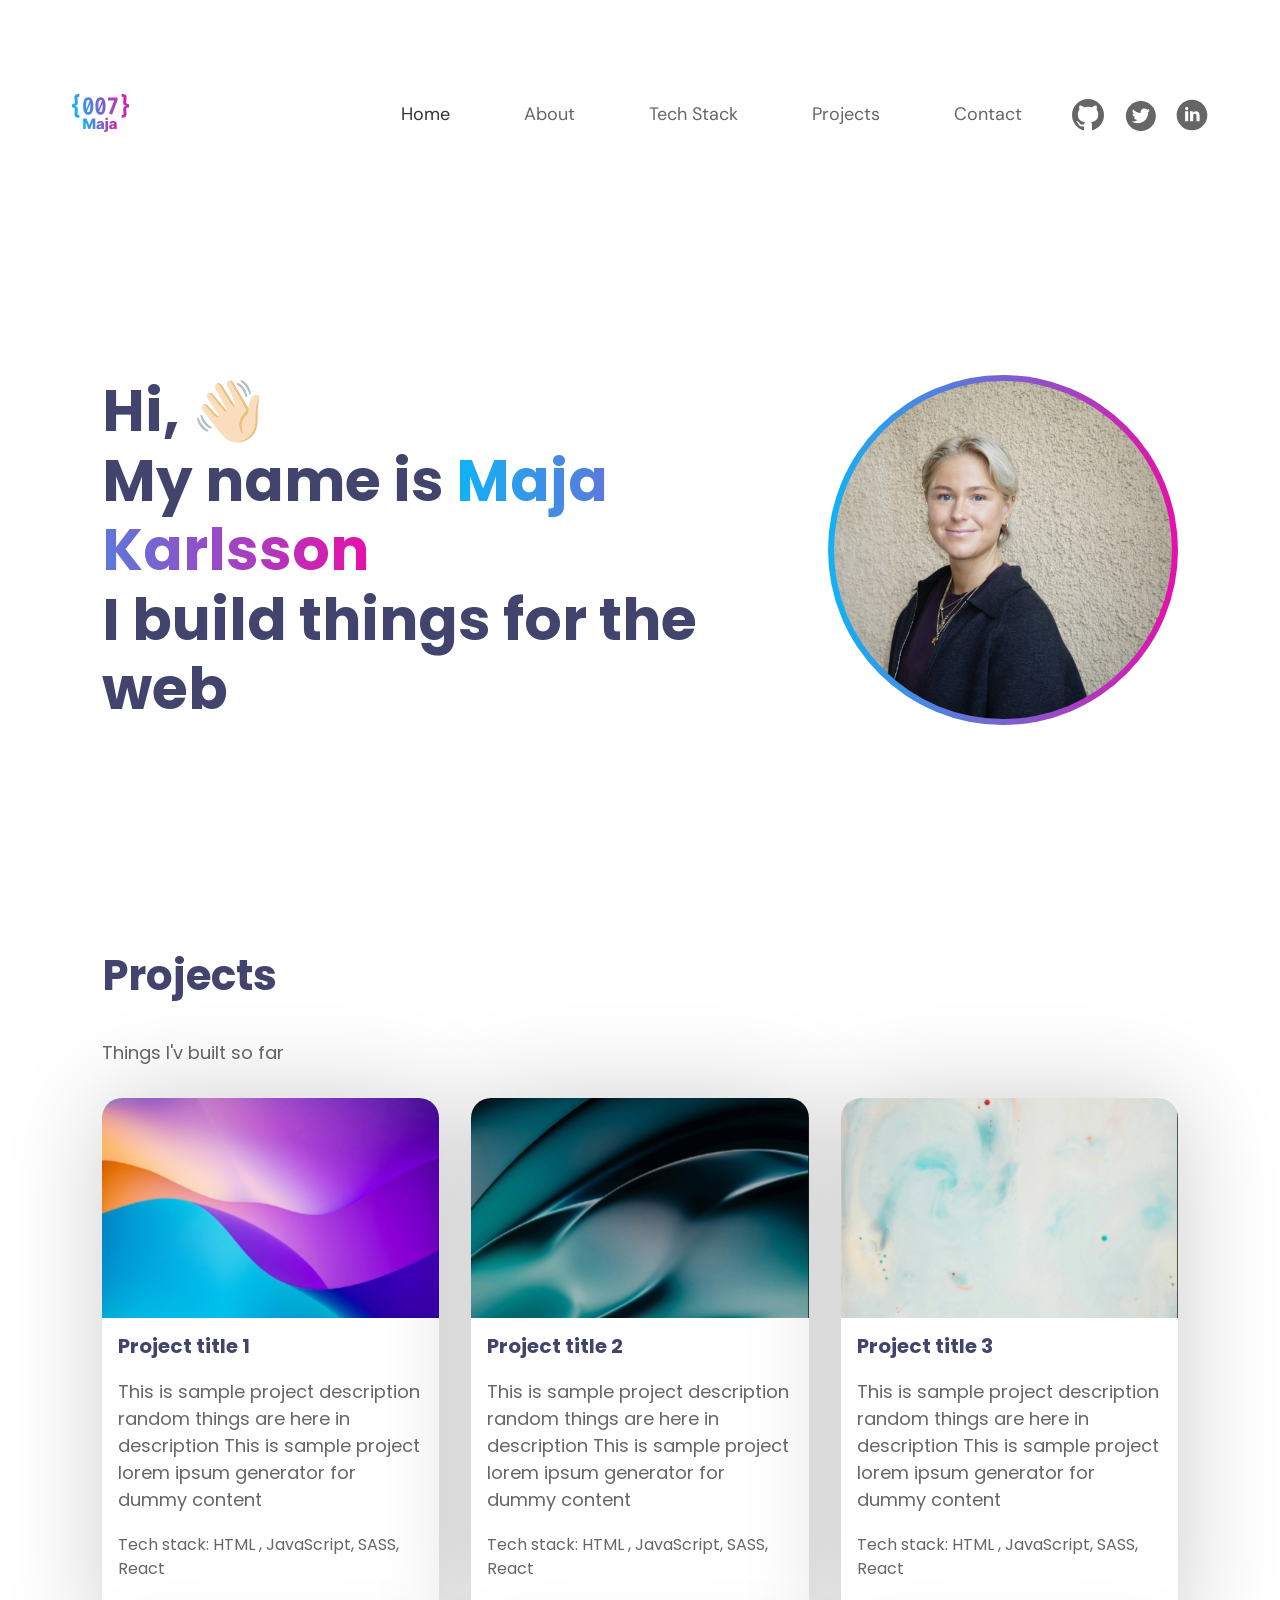
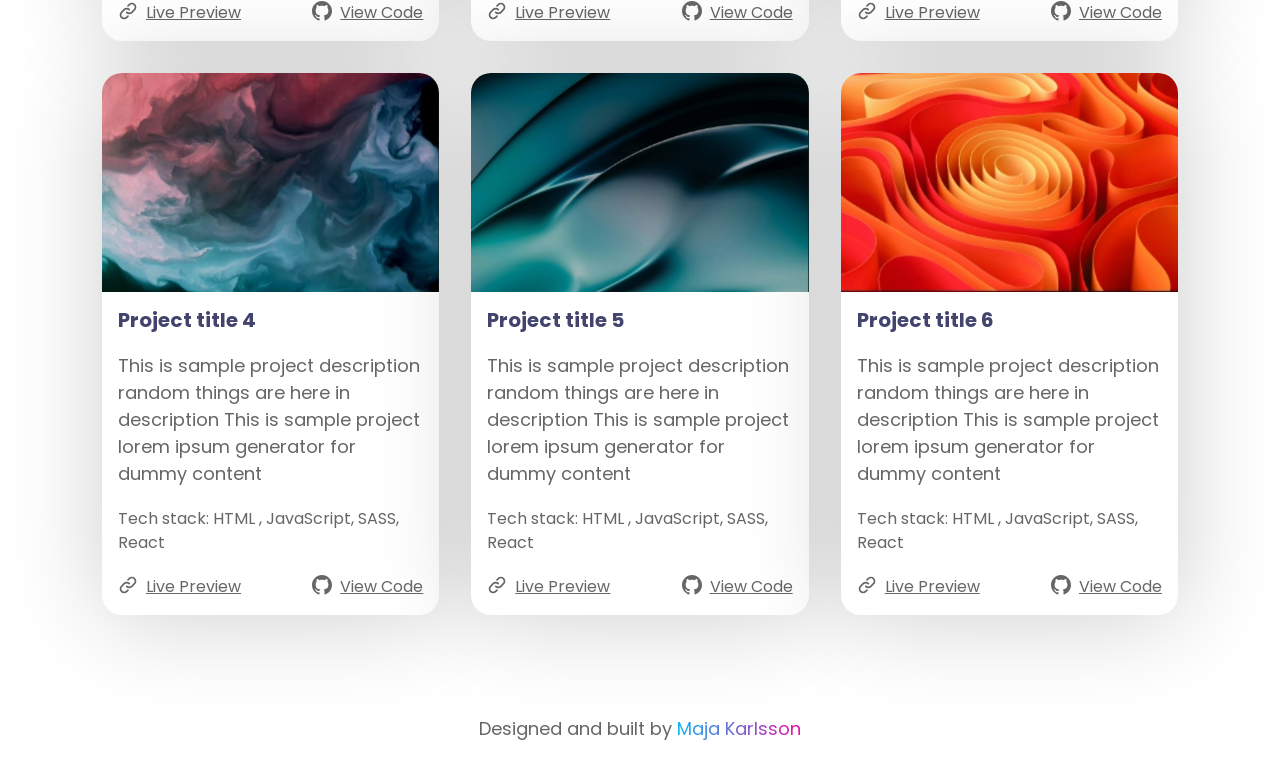
==== commit cfe6bed0: "change format for hero picture to reduce loading time" ====
--- a/index.html
+++ b/index.html
@@ -92,7 +92,7 @@
     <main>
         <section class="container section hero">
             <h1 class="hero-heading">Hi, 👋🏻 <br> My name is <span class="name-heading">Maja Karlsson </span><br> I build things for the web</h1>
-            <img class="hero-img" src="assets/images/maja.jpg" alt="Picture of Maja Karlsson">
+            <img class="hero-img" src="assets/images/maja.webp" alt="Picture of Maja Karlsson">
         </section>
 
         <section class="container section projects" id="projects">
--- a/css/components.css
+++ b/css/components.css
@@ -60,6 +60,10 @@
     a {
         text-decoration: none;
         white-space: nowrap;
+    }
+
+    a[aria-current="page"] {
+        color: var(--color-text-hover);
     }
 }
 
--- a/css/home.css
+++ b/css/home.css
@@ -40,6 +40,9 @@
 /* Projects sektion */
 
 /* Lägg till scroll-margin-top + att menyn stängs vid klick på projects */
+#projects {
+    scroll-margin-top: 80px;
+}
 
 .grid-container {
     margin-top: var(--space-5);
@@ -95,5 +98,9 @@
     .grid-container {
         grid-template-columns: repeat(3, 1fr);
     }
+
+    #projects {
+        scroll-margin-top: 140px;
+    }
   
 }
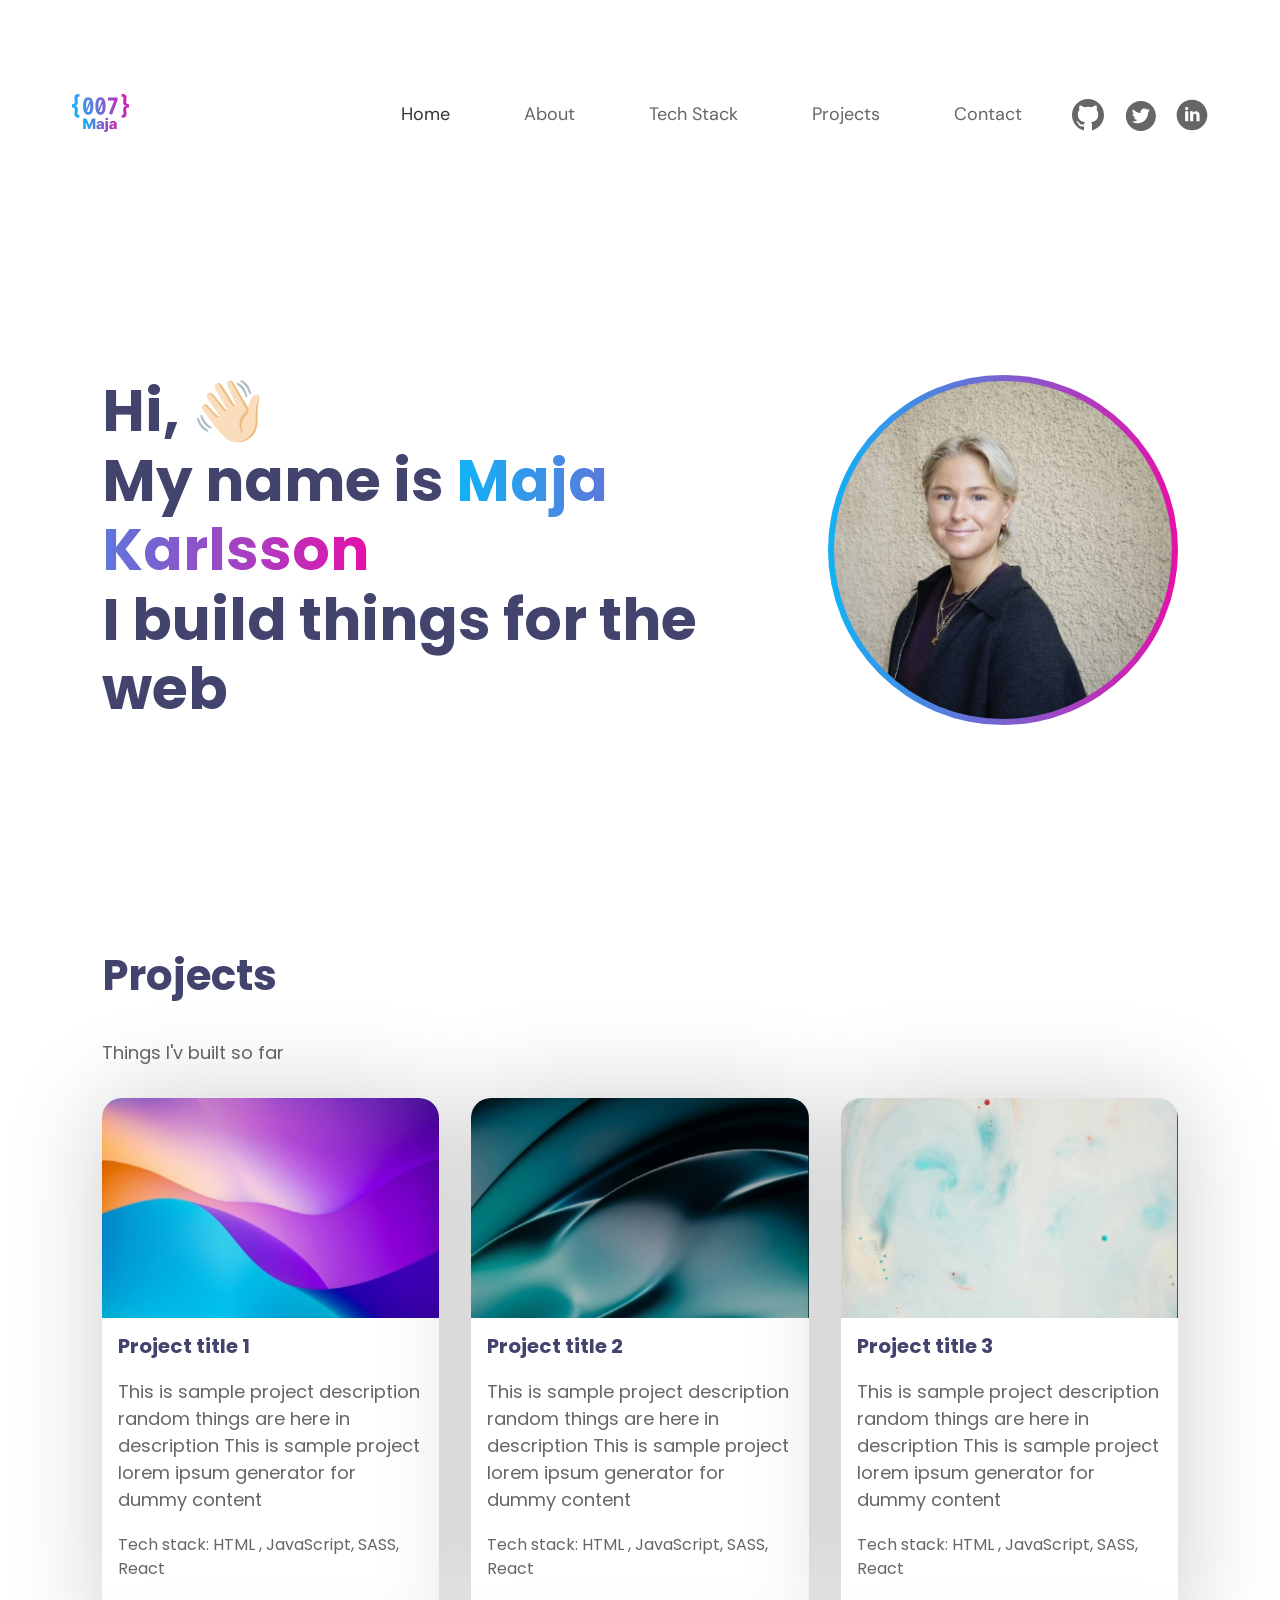
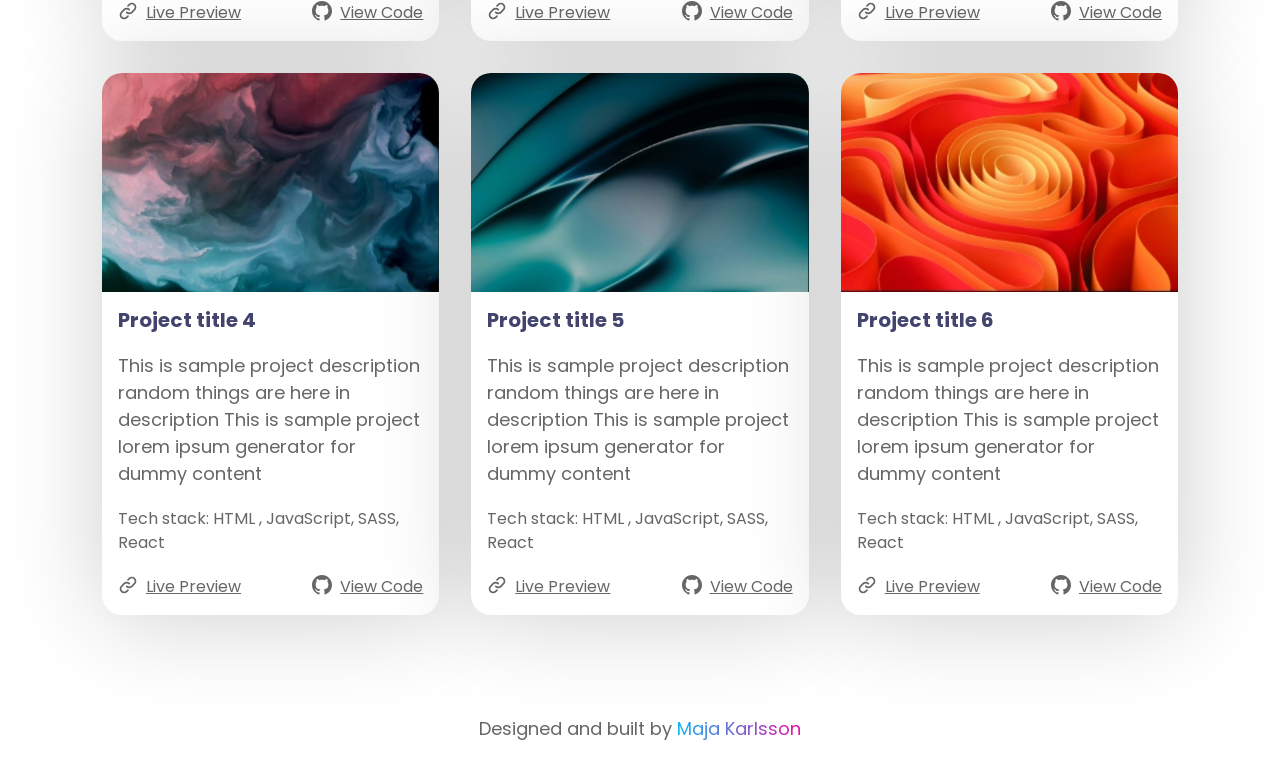
==== commit 8c80a602: "improved image sixe for faster loading" ====
--- a/index.html
+++ b/index.html
@@ -92,7 +92,7 @@
     <main>
         <section class="container section hero">
             <h1 class="hero-heading">Hi, 👋🏻 <br> My name is <span class="name-heading">Maja Karlsson </span><br> I build things for the web</h1>
-            <img class="hero-img" src="assets/images/maja.webp" alt="Picture of Maja Karlsson">
+            <img class="hero-img" src="assets/images/maja-700.webp" alt="Picture of Maja Karlsson">
         </section>
 
         <section class="container section projects" id="projects">
